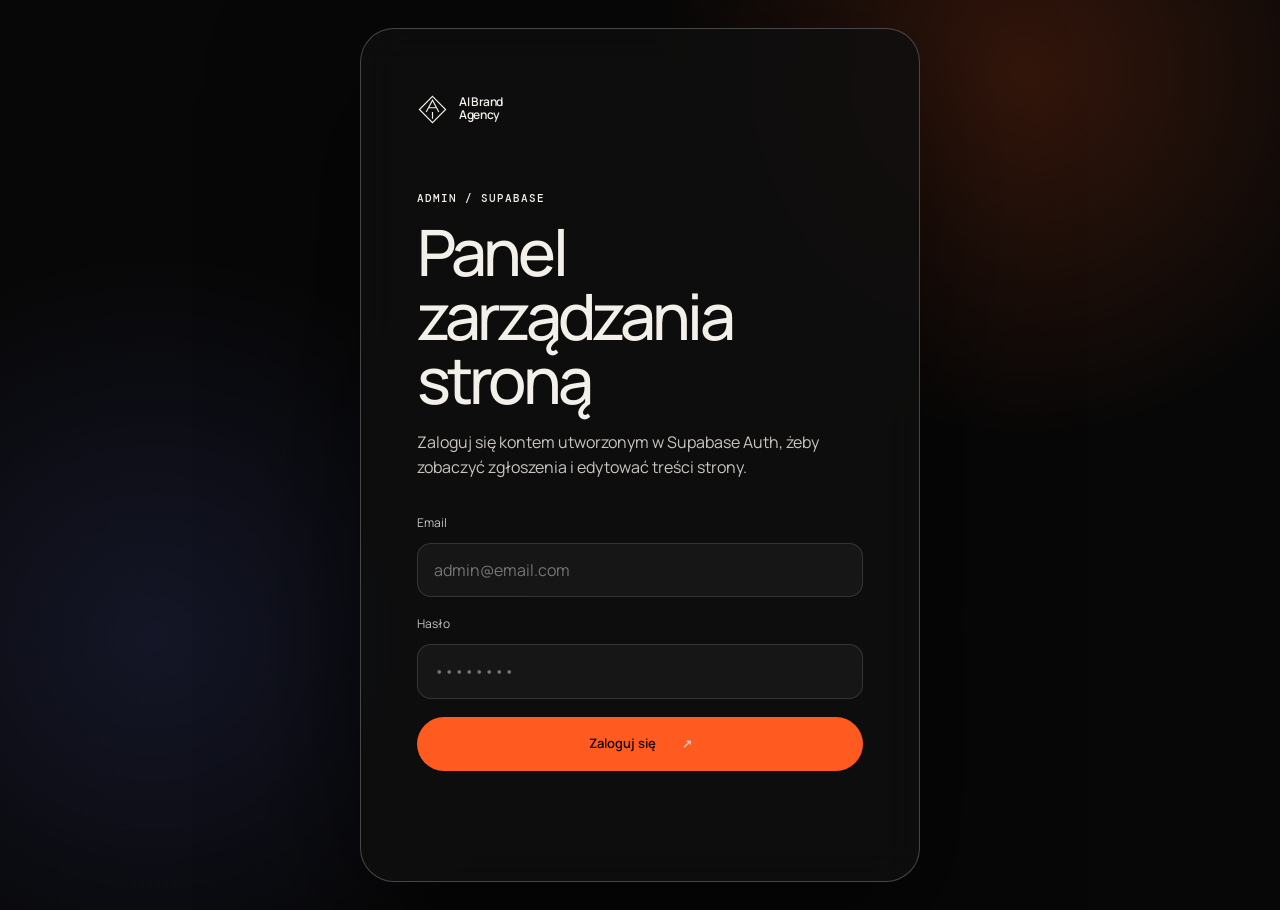
==== admin.html @ b805e42c "Add admin panel and reposition website offer" ====
<!doctype html>
<html lang="pl">
  <head>
    <meta charset="UTF-8" />
    <meta name="viewport" content="width=device-width, initial-scale=1" />
    <meta name="robots" content="noindex, nofollow" />
    <meta name="theme-color" content="#070707" />
    <title>Panel admina — AI Brand Agency</title>
    <link rel="preconnect" href="https://fonts.googleapis.com" />
    <link rel="preconnect" href="https://fonts.gstatic.com" crossorigin />
    <link href="https://fonts.googleapis.com/css2?family=DM+Mono:wght@400;500&family=Manrope:wght@400;500;600;700&display=swap" rel="stylesheet" />
    <link rel="stylesheet" href="styles.css" />
    <link rel="stylesheet" href="admin.css" />
    <script src="admin.js" defer></script>
  </head>
  <body class="admin-body">
    <main class="admin-shell">
      <section class="admin-login" data-admin-login>
        <div class="login-card">
          <a class="brand" href="index.html" aria-label="Wróć na stronę główną">
            <svg class="brand-mark" viewBox="0 0 32 32" aria-hidden="true">
              <path d="M16 2.5 29.5 16 16 29.5 2.5 16 16 2.5Z" />
              <path d="m9.5 18.5 6.5-12 6.5 12M12.2 14.2h7.6M16 18.5v7" />
            </svg>
            <span>AI Brand<br />Agency</span>
          </a>
          <p class="section-index">Admin / Supabase</p>
          <h1>Panel zarządzania stroną</h1>
          <p>Zaloguj się kontem utworzonym w Supabase Auth, żeby zobaczyć zgłoszenia i edytować treści strony.</p>

          <form class="admin-form" data-login-form>
            <label>
              <span>Email</span>
              <input type="email" name="email" autocomplete="email" required placeholder="admin@email.com" />
            </label>
            <label>
              <span>Hasło</span>
              <input type="password" name="password" autocomplete="current-password" required placeholder="••••••••" />
            </label>
            <button class="button button-accent" type="submit">Zaloguj się <span aria-hidden="true">↗</span></button>
            <p class="admin-status" role="status" data-login-status></p>
          </form>
        </div>
      </section>

      <section class="admin-dashboard" hidden data-admin-dashboard>
        <header class="admin-topbar">
          <a class="brand" href="index.html">
            <svg class="brand-mark" viewBox="0 0 32 32" aria-hidden="true"><path d="M16 2.5 29.5 16 16 29.5 2.5 16 16 2.5Z" /><path d="m9.5 18.5 6.5-12 6.5 12M12.2 14.2h7.6M16 18.5v7" /></svg>
            <span>AI Brand<br />Agency</span>
          </a>
          <div>
            <p class="section-index">Panel admina</p>
            <h1>Leady i treści strony</h1>
          </div>
          <button class="button button-light button-small" type="button" data-logout>Wyloguj</button>
        </header>

        <div class="admin-tabs" role="tablist" aria-label="Sekcje panelu">
          <button class="active" type="button" data-tab="leads">Zgłoszenia</button>
          <button type="button" data-tab="content">Treści strony</button>
          <a href="index.html" target="_blank" rel="noreferrer">Podgląd strony ↗</a>
        </div>

        <section class="admin-panel active" data-panel="leads">
          <div class="panel-heading">
            <div>
              <p class="section-index">01 / Contact requests</p>
              <h2>Zgłoszenia z formularza</h2>
            </div>
            <button class="button button-accent" type="button" data-refresh-leads>Odśwież</button>
          </div>
          <div class="leads-grid" data-leads-list></div>
        </section>

        <section class="admin-panel" data-panel="content">
          <div class="panel-heading">
            <div>
              <p class="section-index">02 / CMS</p>
              <h2>Edycja tekstów i visuali</h2>
              <p>Zmiany zapisują się w Supabase i są podczytywane przez stronę główną.</p>
            </div>
            <button class="button button-accent" type="button" data-save-content>Zapisz zmiany</button>
          </div>
          <div class="content-editor" data-content-editor></div>
          <details class="json-editor">
            <summary>Zaawansowane: pełny JSON treści</summary>
            <textarea data-content-json rows="14"></textarea>
          </details>
          <p class="admin-status" role="status" data-content-status></p>
        </section>
      </section>
    </main>
  </body>
</html>
---- styles.css ----
:root {
  --bg: #070707;
  --bg-soft: #0d0d0d;
  --surface: #121212;
  --surface-2: #181818;
  --ink: #f3f0ea;
  --muted: #aaa7a1;
  --muted-strong: #c9c5be;
  --line: rgba(255, 255, 255, 0.13);
  --line-strong: rgba(255, 255, 255, 0.24);
  --accent: #ff5a1f;
  --accent-light: #ff9b76;
  --dark-on-accent: #170704;
  --blue: #6b7cff;
  --max-width: 1440px;
  --gutter: clamp(20px, 4vw, 68px);
  --section-space: clamp(96px, 11vw, 180px);
  --radius-sm: 14px;
  --radius-md: 22px;
  --radius-lg: 34px;
  --ease: cubic-bezier(0.22, 1, 0.36, 1);
}

*,
*::before,
*::after { box-sizing: border-box; }

html { scroll-behavior: smooth; scroll-padding-top: 88px; }

body {
  margin: 0;
  color: var(--ink);
  background: var(--bg);
  font-family: "Manrope", sans-serif;
  font-size: 16px;
  line-height: 1.55;
  overflow-x: clip;
  text-rendering: optimizeLegibility;
}

body.nav-lock { overflow: hidden; }

button,
input,
textarea { font: inherit; }

a { color: inherit; text-decoration: none; }

button,
a { -webkit-tap-highlight-color: transparent; }

button { cursor: pointer; }

:focus-visible { outline: 2px solid var(--accent-light); outline-offset: 4px; }

::selection { color: var(--dark-on-accent); background: var(--accent); }

.skip-link {
  position: fixed;
  top: 12px;
  left: 12px;
  z-index: 100;
  padding: 10px 16px;
  color: #111;
  background: #fff;
  transform: translateY(-160%);
  transition: transform 180ms ease;
}

.skip-link:focus { transform: translateY(0); }

.container { width: min(100%, var(--max-width)); margin: 0 auto; padding-inline: var(--gutter); }

.section { position: relative; padding-block: var(--section-space); }

.section-index,
.eyebrow,
.card-kicker,
.stage-label,
.visual-card > span,
.mockup-top,
.video-note,
.industry-center i {
  font-family: "DM Mono", monospace;
  font-size: 11px;
  font-weight: 500;
  line-height: 1.4;
  letter-spacing: 0.09em;
  text-transform: uppercase;
}

h1,
h2,
h3,
p { margin-top: 0; }

h1,
h2,
h3 { letter-spacing: -0.055em; }

h2 {
  margin-bottom: 0;
  font-size: clamp(38px, 4.9vw, 78px);
  font-weight: 500;
  line-height: 1.02;
}

h2 span,
h2 em { color: var(--muted); font-style: normal; font-weight: 400; }

.site-header {
  position: fixed;
  inset: 0 0 auto;
  z-index: 50;
  border-bottom: 1px solid transparent;
  transition: background 240ms ease, border-color 240ms ease;
}

.site-header.scrolled,
.site-header.menu-open {
  background: rgba(7, 7, 7, 0.86);
  border-color: var(--line);
  backdrop-filter: blur(18px);
}

.header-inner { display: flex; align-items: center; justify-content: space-between; min-height: 82px; gap: 24px; }

.brand { display: inline-flex; align-items: center; gap: 11px; min-height: 48px; font-size: 12px; font-weight: 600; line-height: 1.05; letter-spacing: -0.03em; }

.brand-mark { width: 31px; height: 31px; fill: none; stroke: currentColor; stroke-width: 1.2; }

.desktop-nav { display: flex; align-items: center; gap: clamp(18px, 2.5vw, 38px); }

.desktop-nav a { position: relative; min-height: 44px; display: grid; place-items: center; color: var(--muted-strong); font-size: 13px; transition: color 180ms ease; }

.desktop-nav a::after { content: ""; position: absolute; bottom: 7px; left: 50%; width: 4px; height: 4px; border-radius: 50%; background: var(--accent); opacity: 0; transform: translate(-50%, 3px); transition: opacity 180ms ease, transform 180ms ease; }

.desktop-nav a:hover,
.desktop-nav a.active { color: var(--ink); }

.desktop-nav a.active::after { opacity: 1; transform: translate(-50%, 0); }

.button {
  display: inline-flex;
  align-items: center;
  justify-content: center;
  gap: 26px;
  min-height: 54px;
  padding: 0 22px;
  border: 1px solid transparent;
  border-radius: 100px;
  font-size: 13px;
  font-weight: 600;
  line-height: 1;
  transition: background 220ms ease, color 220ms ease, border-color 220ms ease, transform 220ms var(--ease);
}

.button:hover { transform: translateY(-2px); }
.button:active { transform: translateY(0); }
.button-small { min-height: 45px; padding-inline: 18px 10px; gap: 15px; }
.button-arrow { width: 28px; height: 28px; display: grid; place-items: center; color: #fff; background: #111; border-radius: 50%; }
.button-light { color: #111; background: var(--ink); }
.button-light:hover { background: #fff; }
.button-accent { color: var(--dark-on-accent); background: var(--accent); }
.button-accent:hover { background: #ff7240; }
.button-accent span { font-size: 18px; }

.menu-toggle { display: none; width: 48px; height: 48px; border: 1px solid var(--line); border-radius: 50%; background: transparent; }
.menu-toggle span { display: block; width: 18px; height: 1px; margin: 5px auto; background: currentColor; transition: transform 220ms ease; }
.menu-open .menu-toggle span:first-child { transform: translateY(3px) rotate(45deg); }
.menu-open .menu-toggle span:last-child { transform: translateY(-3px) rotate(-45deg); }

.mobile-nav { display: none; }

.hero { position: relative; min-height: 100svh; padding: 152px 0 46px; isolation: isolate; overflow: hidden; }

.hero::after { content: ""; position: absolute; inset: auto 0 0; z-index: -1; height: 220px; background: linear-gradient(transparent, var(--bg)); }

.hero-grid { position: absolute; inset: 0; z-index: -3; opacity: 0.4; background-image: linear-gradient(var(--line) 1px, transparent 1px), linear-gradient(90deg, var(--line) 1px, transparent 1px); background-size: 12.5vw 100%, 100% 100%; mask-image: linear-gradient(to bottom, black, transparent 90%); }

.hero-glow { position: absolute; z-index: -2; width: 48vw; aspect-ratio: 1; border-radius: 50%; filter: blur(110px); opacity: 0.16; }
.hero-glow-one { top: 8%; right: -15%; background: var(--accent); }
.hero-glow-two { bottom: -25%; left: 20%; background: var(--blue); }

.hero-content { display: grid; grid-template-columns: minmax(0, 1.05fr) minmax(430px, 0.95fr); gap: clamp(40px, 6vw, 100px); align-items: start; }

.hero-copy { padding-top: 16px; }
.eyebrow { display: flex; align-items: center; gap: 10px; margin-bottom: 42px; color: var(--muted-strong); }
.eyebrow span { width: 6px; height: 6px; background: var(--accent); border-radius: 50%; box-shadow: 0 0 16px var(--accent); }

.hero h1 { max-width: 980px; margin: 0 0 42px; font-size: clamp(48px, 5.45vw, 88px); font-weight: 500; line-height: 0.96; }
.hero h1 em { color: var(--accent); font-family: Georgia, serif; font-weight: 400; letter-spacing: -0.07em; }

.hero-bottom { display: grid; grid-template-columns: minmax(220px, 0.76fr) 1fr; gap: 28px; align-items: end; }
.hero-bottom > p { max-width: 465px; margin: 0; color: var(--muted-strong); font-size: clamp(15px, 1.1vw, 17px); }
.hero-actions { display: flex; flex-direction: column; align-items: flex-start; gap: 16px; }

.text-link { display: inline-flex; align-items: center; gap: 16px; min-height: 44px; font-size: 13px; border-bottom: 1px solid var(--line-strong); transition: color 180ms ease, border-color 180ms ease; }
.text-link:hover { color: var(--accent-light); border-color: var(--accent); }

.hero-stage { position: relative; min-height: 645px; margin-top: -28px; border: 1px solid var(--line); border-radius: 120px 20px 120px 20px; background: linear-gradient(145deg, rgba(255,255,255,.055), rgba(255,255,255,.01)); overflow: hidden; box-shadow: inset 0 0 90px rgba(255,255,255,.025), 0 35px 120px rgba(0,0,0,.55); }
.stage-label { position: absolute; top: 30px; left: 34px; z-index: 4; display: flex; align-items: center; gap: 10px; color: var(--muted); }
.stage-label span { color: var(--ink); }
.stage-media { position: absolute; inset: 0; perspective: 1100px; background: radial-gradient(circle at 50% 42%, rgba(255, 91, 31, .16), transparent 35%), linear-gradient(145deg, #090909, #121212 60%, #080808); }
.stage-media::after { content: ""; position: absolute; inset: 0; pointer-events: none; opacity: 0.12; background-image: url("data:image/svg+xml,%3Csvg viewBox='0 0 140 140' xmlns='http://www.w3.org/2000/svg'%3E%3Cfilter id='n'%3E%3CfeTurbulence type='fractalNoise' baseFrequency='.9' numOctaves='3' stitchTiles='stitch'/%3E%3C/filter%3E%3Crect width='100%25' height='100%25' filter='url(%23n)' opacity='.4'/%3E%3C/svg%3E"); mix-blend-mode: soft-light; }

.chrome-object { position: absolute; top: 82px; left: 22%; width: 58%; aspect-ratio: 1; filter: drop-shadow(0 26px 30px rgba(0,0,0,.6)); animation: hover-object 7s var(--ease) infinite alternate; }
.chrome-core { position: absolute; inset: 19%; border-radius: 42% 58% 65% 35% / 38% 36% 64% 62%; background: radial-gradient(circle at 32% 22%, #fff 0 3%, #928b85 5%, #1d1d1e 17%, #050505 33%, #92877e 48%, #ff7649 51%, #161617 57%, #767581 70%, #050505 82%); box-shadow: inset 15px 15px 30px rgba(255,255,255,.25), inset -24px -24px 38px rgba(0,0,0,.8); transform: rotate(-18deg); }
.chrome-ring { position: absolute; inset: 13%; border: 24px solid rgba(255,255,255,.2); border-top-color: #fff; border-right-color: #382b2b; border-bottom-color: #ff6936; border-radius: 48% 52% 38% 62% / 58% 35% 65% 42%; mix-blend-mode: screen; transform: rotate(24deg); }
.chrome-ring-b { inset: 8% 24%; border-width: 10px; opacity: .42; filter: blur(1px); transform: rotate(73deg); }

@keyframes hover-object { to { transform: translate3d(0, -14px, 0) rotate(3deg); } }

.site-mockup { position: absolute; z-index: 3; overflow: hidden; border: 1px solid rgba(255,255,255,.26); background: #ece8e0; box-shadow: 0 26px 65px rgba(0,0,0,.65); }
.desktop-mockup { top: 235px; left: 5%; width: 70%; aspect-ratio: 1.45; border-radius: 9px; transform: rotateY(9deg) rotateX(3deg) rotate(-3deg); }
.mockup-top { height: 23px; display: flex; align-items: center; gap: 5px; padding-inline: 9px; color: #777; background: #dedbd5; }
.mockup-top span { width: 5px; height: 5px; background: #aaa; border-radius: 50%; }
.mockup-top b { margin-left: auto; font-size: 5px; font-weight: 500; }
.mockup-page { position: relative; height: calc(100% - 23px); padding: 17px; color: #151515; background: #e9e5dd; }
.mockup-nav { display: flex; align-items: center; gap: 10px; font-size: 5px; }
.mockup-nav b { margin-right: auto; font-size: 7px; }
.mockup-nav i { width: 22px; height: 2px; background: #aaa; }
.mockup-title { position: relative; z-index: 2; margin-top: 23px; font-size: clamp(24px, 3.1vw, 49px); line-height: .82; letter-spacing: -.09em; }
.mockup-visual { position: absolute; right: 0; bottom: 0; width: 53%; height: 72%; background: linear-gradient(135deg, transparent 0 16%, #3f322d 16% 17%, transparent 17%), radial-gradient(ellipse at 55% 55%, #f7bba6 0 4%, #b64b2d 5% 17%, #241b1a 18% 25%, #050505 26% 42%, transparent 43%), linear-gradient(145deg, #aa5b44, #1d1919 58%, #040404); clip-path: polygon(20% 0,100% 0,100% 100%,0 100%); }
.mockup-visual span { position: absolute; right: 9px; bottom: 8px; color: #fff; font-size: 5px; letter-spacing: .1em; }

.mobile-mockup { right: 4%; bottom: 34px; width: 31%; aspect-ratio: .52; border-radius: 24px; transform: rotateY(-10deg) rotate(4deg); }
.mobile-island { position: absolute; z-index: 2; top: 7px; left: 50%; width: 36%; height: 10px; border-radius: 10px; background: #060606; transform: translateX(-50%); }
.mobile-page { height: 100%; padding: 28px 11px 12px; color: #111; background: #eeeae4; }
.mobile-page b { font-family: "DM Mono"; font-size: 6px; }
.mobile-art { width: 100%; aspect-ratio: .83; margin: 10px 0 13px; background: radial-gradient(circle at 40% 38%, #ff875f 0 4%, #742911 5% 18%, transparent 19%), linear-gradient(150deg, #201615, #d65b34 50%, #111); border-radius: 55% 45% 8px 8px; }
.mobile-page strong { display: block; font-size: 12px; line-height: 1.03; letter-spacing: -.05em; }
.mobile-page > span { display: block; margin-top: 12px; font-family: "DM Mono"; font-size: 4px; text-transform: uppercase; }

.micro-card { position: absolute; z-index: 5; border: 1px solid var(--line-strong); color: var(--ink); background: rgba(10,10,10,.82); backdrop-filter: blur(14px); box-shadow: 0 18px 40px rgba(0,0,0,.42); }
.micro-card-top { top: 107px; right: 6%; display: flex; align-items: center; gap: 8px; padding: 11px 14px; border-radius: 100px; font-family: "DM Mono"; font-size: 7px; letter-spacing: .05em; text-transform: uppercase; }
.status-dot { width: 6px; height: 6px; border-radius: 50%; background: #8cff8c; box-shadow: 0 0 12px #8cff8c; }
.micro-card-bottom { left: 7%; bottom: 42px; display: flex; align-items: center; gap: 12px; padding: 10px 14px 10px 10px; border-radius: 12px; }
.micro-card-bottom > span { width: 27px; height: 27px; display: grid; place-items: center; color: #111; background: var(--ink); border-radius: 50%; font-size: 12px; }
.micro-card-bottom b { font-size: 8px; line-height: 1.2; letter-spacing: -.02em; }
.video-note { position: absolute; z-index: 5; left: 34px; right: 34px; bottom: 17px; display: grid; grid-template-columns: auto 1fr auto; align-items: center; gap: 12px; color: var(--muted); }
.video-note b { color: var(--ink); font-weight: 500; }
.play-icon { width: 29px; height: 29px; border: 1px solid var(--line-strong); border-radius: 50%; }
.play-icon::after { content: ""; display: block; margin: 9px 0 0 11px; border-left: 7px solid var(--ink); border-top: 5px solid transparent; border-bottom: 5px solid transparent; }

.hero-proof { grid-column: 1 / -1; display: grid; grid-template-columns: repeat(4, 1fr); margin: 44px 0 0; padding: 0; list-style: none; border-top: 1px solid var(--line); }
.hero-proof li { display: flex; align-items: center; gap: 14px; min-height: 74px; color: var(--muted-strong); font-size: 12px; border-right: 1px solid var(--line); }
.hero-proof li:last-child { border-right: 0; }
.hero-proof span { color: var(--accent); font-family: "DM Mono"; font-size: 10px; }

.section-heading { display: grid; grid-template-columns: 1fr 3fr; gap: 30px; margin-bottom: clamp(52px, 7vw, 100px); }
.section-heading .section-index { padding-top: 13px; color: var(--muted); }
.section-heading > div { display: grid; grid-template-columns: 2fr 1fr; gap: 48px; align-items: end; }
.section-heading p:last-child { max-width: 390px; margin: 0 0 5px; color: var(--muted-strong); }

.services { background: var(--bg-soft); }
.service-grid { display: grid; grid-template-columns: 1.35fr .65fr .65fr; grid-template-rows: auto auto; gap: 12px; }
.service-card { position: relative; min-height: 380px; display: flex; flex-direction: column; padding: 22px; border: 1px solid var(--line); border-radius: var(--radius-sm); background: #101010; overflow: hidden; transition: border-color 220ms ease, background 220ms ease, transform 260ms var(--ease); }
.service-card::before,
.benefit-card::before,
.visual-card::before {
  content: "";
  position: absolute;
  inset: 0;
  pointer-events: none;
  opacity: 0;
  background: radial-gradient(280px circle at var(--mx, 50%) var(--my, 50%), rgba(255, 90, 31, .18), transparent 42%);
  transition: opacity 220ms ease;
}
.service-card:hover::before,
.benefit-card:hover::before,
.visual-card:hover::before { opacity: 1; }
.service-card:hover { border-color: var(--line-strong); background: #141414; }
.service-featured { grid-row: 1 / 3; min-height: 772px; padding: 0; background: var(--ink); color: #111; }
.card-number { position: absolute; top: 18px; left: 18px; z-index: 3; width: 29px; height: 29px; display: grid; place-items: center; border: 1px solid currentColor; border-radius: 50%; font-family: "DM Mono"; font-size: 8px; opacity: .7; }
.service-preview { flex: 1; display: grid; place-items: center; min-height: 460px; background: radial-gradient(circle at 65% 35%, rgba(255,90,31,.22), transparent 30%), #dcd8d0; overflow: hidden; }
.preview-browser { width: 80%; aspect-ratio: 1.18; border: 1px solid #888; border-radius: 8px; background: #090909; box-shadow: 0 35px 75px rgba(0,0,0,.35); transform: rotate(-4deg); }
.preview-bar { height: 22px; display: flex; align-items: center; gap: 4px; padding: 0 8px; background: #242424; }
.preview-bar span { width: 5px; height: 5px; border-radius: 50%; background: #777; }
.preview-site { position: relative; height: calc(100% - 22px); padding: 12%; color: var(--ink); overflow: hidden; background: linear-gradient(145deg, #0b0b0b, #151515); }
.preview-site::after { content: ""; position: absolute; width: 57%; aspect-ratio: 1; right: -5%; bottom: -11%; background: radial-gradient(circle at 35% 30%, #ffb28f, #ff5a1f 9%, #37140a 28%, #080808 55%, #b74e2c 72%, #070707 75%); border-radius: 46% 54% 60% 40%; transform: rotate(20deg); }
.preview-site small { font-family: "DM Mono"; font-size: 6px; }
.preview-site strong { position: relative; z-index: 2; display: block; margin-top: 20%; font-size: clamp(22px, 3.4vw, 54px); line-height: .92; letter-spacing: -.07em; }
.preview-site i { position: absolute; left: 12%; bottom: 11%; width: 24%; height: 3px; background: var(--accent); }
.service-copy { position: relative; z-index: 2; margin-top: auto; }
.service-featured .service-copy { padding: 30px; min-height: 255px; }
.service-copy h3 { margin: 0 0 13px; font-size: clamp(25px, 2.3vw, 38px); font-weight: 500; line-height: 1.05; }
.service-copy p { max-width: 530px; margin-bottom: 0; color: var(--muted); font-size: 14px; }
.service-featured .service-copy p { color: #57544f; }
.card-kicker { margin-bottom: 13px !important; color: #777 !important; }
.circle-link { position: absolute; right: 0; bottom: 0; width: 50px; height: 50px; display: grid; place-items: center; border-radius: 50%; color: var(--ink); background: #111; font-size: 20px; transition: transform 220ms var(--ease), background 220ms ease; }
.circle-link:hover { transform: rotate(45deg); background: var(--accent); }
.service-card:not(.service-featured) .service-copy { padding-top: 18px; }
.service-card:not(.service-featured) .service-copy h3 { font-size: 25px; }
.mini-visual { flex: 1; min-height: 210px; margin: -22px -22px 10px; position: relative; overflow: hidden; }
.landing-visual { display: flex; align-items: end; padding: 20px; background: linear-gradient(145deg, #173bff, #070b39); }
.landing-visual::before { content: ""; position: absolute; width: 180px; aspect-ratio: 1; top: -30px; right: -40px; border: 1px solid rgba(255,255,255,.55); border-radius: 50%; box-shadow: -28px 28px 0 -1px #173bff, -28px 28px 0 0 rgba(255,255,255,.35), -56px 56px 0 -1px #173bff, -56px 56px 0 0 rgba(255,255,255,.2); }
.landing-visual span { position: relative; z-index: 2; font-size: 35px; line-height: .8; letter-spacing: -.08em; }
.landing-visual i { position: absolute; right: 20px; bottom: 25px; width: 7px; height: 7px; background: #fff; border-radius: 50%; box-shadow: 0 0 15px #fff; }
.ai-visual { background: radial-gradient(circle at 50% 40%, #ffb18f, #ff5a1f 12%, #381107 30%, transparent 31%), linear-gradient(135deg, #151515, #060606); }
.ai-visual div { position: absolute; inset: 16% 24%; border: 1px solid rgba(255,255,255,.5); border-radius: 38% 62% 40% 60%; transform: rotate(35deg); box-shadow: inset 0 0 25px rgba(255,255,255,.2), 0 0 40px rgba(255,90,31,.22); }
.ai-visual span { position: absolute; right: 18px; bottom: 15px; font-family: "DM Mono"; font-size: 8px; letter-spacing: .15em; }
.content-visual { display: flex; align-items: center; justify-content: center; gap: 0; background: #dedad3; }
.content-visual span { display: grid; place-items: center; width: 31%; aspect-ratio: 1; color: #111; border: 1px solid #999; border-radius: 50%; font-size: 42px; mix-blend-mode: multiply; }
.content-visual span + span { margin-left: -7%; }

.problem-section { background: var(--ink); color: #111; }
.problem-intro { display: grid; grid-template-columns: 1fr 2fr 1fr; gap: 40px; align-items: end; margin-bottom: clamp(60px, 9vw, 130px); }
.problem-intro .section-index { align-self: start; color: #777; }
.problem-intro p:last-child { margin: 0; color: #5c5954; }
.problem-list { border-top: 1px solid #aaa6a0; }
.problem-row { display: grid; grid-template-columns: .7fr 3fr auto; align-items: center; min-height: 118px; border-bottom: 1px solid #aaa6a0; }
.problem-row span { font-family: "DM Mono"; font-size: 11px; color: #777; }
.problem-row h3 { margin: 0; font-size: clamp(23px, 2.55vw, 42px); font-weight: 500; line-height: 1.04; }
.problem-row i { width: 46px; height: 46px; display: grid; place-items: center; border: 1px solid #aaa6a0; border-radius: 50%; font-style: normal; transition: background 200ms ease, color 200ms ease, transform 200ms var(--ease); }
.problem-row:hover i { color: #fff; background: var(--accent); border-color: var(--accent); transform: rotate(45deg); }

.website-focus { background: #090909; overflow: hidden; }
.focus-heading { display: grid; grid-template-columns: 1fr 2fr 1fr; gap: 40px; align-items: end; margin-bottom: 90px; }
.focus-heading .section-index { align-self: start; color: var(--muted); }
.focus-heading p:last-child { margin: 0; color: var(--muted-strong); }
.focus-stage { position: relative; min-height: 680px; display: grid; grid-template-columns: 1fr 2.4fr 1fr; gap: 12px; align-items: center; }
.focus-stage::before { content: ""; position: absolute; inset: 10% 20%; background: var(--accent); opacity: .15; filter: blur(100px); }
.feature-stack { position: relative; z-index: 3; display: grid; gap: 8px; }
.feature-stack-left { transform: translateX(18px); }
.feature-stack-right { transform: translateX(-18px); }
.feature-chip { display: flex; align-items: center; gap: 12px; min-height: 60px; padding: 12px 15px; border: 1px solid var(--line-strong); border-radius: 10px; color: var(--muted-strong); background: rgba(16,16,16,.88); backdrop-filter: blur(12px); font-size: 12px; box-shadow: 0 14px 35px rgba(0,0,0,.3); }
.feature-chip:nth-child(even) { transform: translateX(12px); }
.feature-chip span { color: var(--accent); font-family: "DM Mono"; font-size: 8px; }
.focus-screen { position: relative; z-index: 2; aspect-ratio: 1.42; border: 1px solid var(--line-strong); border-radius: 15px; overflow: hidden; color: #111; background: #e8e5df; box-shadow: 0 55px 90px rgba(0,0,0,.5); transform: perspective(1100px) rotateX(4deg); }
.screen-toolbar { height: 12%; display: flex; align-items: center; gap: 18px; padding: 0 5%; font-size: clamp(6px, .55vw, 9px); }
.screen-toolbar b { margin-right: auto; }
.screen-copy { position: absolute; z-index: 2; top: 23%; left: 6%; }
.screen-copy small { font-family: "DM Mono"; font-size: 7px; }
.screen-copy strong { display: block; margin: 20px 0; font-size: clamp(32px, 4vw, 65px); line-height: .85; letter-spacing: -.08em; }
.screen-copy button { min-height: 34px; padding: 0 14px; border: 0; border-radius: 30px; color: #fff; background: #111; font-size: 8px; }
.screen-orb { position: absolute; right: -2%; bottom: -22%; width: 60%; aspect-ratio: 1; border-radius: 44% 56% 65% 35%; background: radial-gradient(circle at 37% 27%, #ffe3d8 0 3%, #ff7a49 8%, #5d1b09 25%, #060606 47%, #fa6734 63%, #3c170b 68%, #080808 73%); transform: rotate(-18deg); box-shadow: inset 20px 20px 45px rgba(255,255,255,.2); }
.screen-stat { position: absolute; z-index: 3; right: 5%; top: 17%; padding: 12px; border: 1px solid rgba(0,0,0,.25); border-radius: 8px; background: rgba(255,255,255,.44); backdrop-filter: blur(8px); }
.screen-stat b { display: block; font-size: 22px; line-height: 1; }
.screen-stat span { display: block; margin-top: 7px; font-size: 6px; text-transform: uppercase; }

.industries { background: var(--bg-soft); }
.industry-board { display: grid; grid-template-columns: .72fr 1.28fr; min-height: 570px; border: 1px solid var(--line); border-radius: var(--radius-md); overflow: hidden; background: #101010; }
.industry-center { position: relative; display: grid; place-items: center; border-right: 1px solid var(--line); background: radial-gradient(circle at 48% 45%, rgba(255,90,31,.32), transparent 18%), linear-gradient(145deg, #111, #050505); overflow: hidden; }
.industry-center::before { content: ""; width: 48%; aspect-ratio: 1; border: 1px solid rgba(255,255,255,.35); border-radius: 45% 55% 65% 35%; box-shadow: inset 0 0 44px rgba(255,255,255,.14), 0 0 55px rgba(255,90,31,.16); transform: rotate(33deg); }
.industry-center span,
.industry-center b { position: absolute; font-size: clamp(70px, 10vw, 160px); line-height: .75; letter-spacing: -.12em; mix-blend-mode: difference; }
.industry-center span { left: 12%; top: 16%; }
.industry-center b { right: 9%; bottom: 16%; font-weight: 500; }
.industry-center i { position: absolute; left: 22px; bottom: 18px; color: var(--muted); font-style: normal; }
.industry-list { display: grid; grid-template-columns: repeat(2, 1fr); align-content: center; padding: 34px; }
.industry-list span { min-height: 78px; display: flex; align-items: center; justify-content: space-between; padding: 0 20px; border-bottom: 1px solid var(--line); color: var(--muted-strong); transition: color 180ms ease, padding 220ms var(--ease); }
.industry-list span::after { content: "↗"; color: var(--accent); }
.industry-list span:hover { padding-left: 28px; color: var(--ink); }

.visual-section { background: var(--ink); color: #111; }
.visual-heading { display: grid; grid-template-columns: 1fr 3fr; gap: 30px; margin-bottom: 62px; }
.visual-heading .section-index { color: #777; }
.visual-heading h2 { grid-column: 2; }
.visual-heading > p:last-child { grid-column: 2; margin: 0; font-family: Georgia, serif; font-size: clamp(42px, 6vw, 94px); font-style: italic; line-height: 1; letter-spacing: -.06em; color: var(--accent); }
.visual-grid { display: grid; grid-template-columns: 1.25fr .75fr 1fr; gap: 12px; }
.visual-card { position: relative; margin: 0; border-radius: 18px; }
.visual-card:nth-child(1) { grid-row: span 2; }
.visual-card:nth-child(4) { grid-column: 2; }
.visual-card:nth-child(5) { grid-column: 3; grid-row: 1 / 3; }
.visual-art { position: relative; aspect-ratio: 1.02; margin-bottom: 15px; overflow: hidden; background: #ccc; }
.visual-product .visual-art { aspect-ratio: .75; }
.visual-hero .visual-art { aspect-ratio: .71; }
.visual-card > span { color: #777; }
.visual-card h3 { margin: 6px 0 0; font-size: 18px; font-weight: 500; letter-spacing: -.03em; }
.visual-card p { max-width: 360px; margin: 10px 0 0; color: #5c5954; font-size: 13px; }
.visual-art.has-custom-image { background-size: cover; background-position: center; }
.visual-art.has-custom-image > * { opacity: 0; }
.art-product { background: linear-gradient(145deg, #171717, #55342a 55%, #080808); }
.art-product::before { content: "SERUM / 01"; position: absolute; top: 20px; left: 20px; color: #fff; font-family: "DM Mono"; font-size: 8px; letter-spacing: .16em; }
.product-bottle { position: absolute; left: 50%; top: 47%; width: 37%; height: 54%; border-radius: 35% 35% 12% 12%; background: linear-gradient(90deg, #111, #f0d4c4 28%, #7f4c3a 47%, #151515 80%); transform: translate(-50%, -50%) rotate(8deg); box-shadow: 0 35px 55px rgba(0,0,0,.5); }
.product-bottle::before { content: ""; position: absolute; width: 48%; height: 18%; left: 26%; top: -14%; background: linear-gradient(90deg,#111,#c7a08e,#111); }
.product-bottle::after { content: "A / B"; position: absolute; inset: 30% 14%; display: grid; place-items: center; border: 1px solid rgba(255,255,255,.38); color: #fff; font-size: 18px; }
.art-beauty { background: radial-gradient(circle at 63% 21%, #fff1e7 0 2%, #d79b7c 3% 12%, transparent 13%), linear-gradient(135deg, #e1b094, #8b4732 55%, #22110e); }
.beauty-profile { position: absolute; right: 9%; bottom: -15%; width: 70%; height: 106%; border-radius: 54% 46% 42% 58% / 31% 34% 66% 69%; background: radial-gradient(circle at 56% 34%, #2c1410 0 2%, transparent 3%), radial-gradient(circle at 68% 41%, #bc7960 0 3%, transparent 4%), linear-gradient(110deg, #eac0a8, #a85a42 54%, #3b1a14 55%); transform: rotate(-9deg); filter: drop-shadow(-15px 20px 22px rgba(0,0,0,.28)); }
.art-interior { background: linear-gradient(135deg, #e4ded1 0 60%, #bea986 60%); }
.interior-window { position: absolute; top: 12%; left: 11%; width: 56%; height: 52%; border: 8px solid #302c29; background: linear-gradient(160deg, #97a8b3, #eee0c9 58%, #5f7467); box-shadow: 12px 14px 0 #d1c4ae; }
.interior-chair { position: absolute; bottom: 10%; right: 8%; width: 47%; height: 36%; border-radius: 50% 50% 10% 10%; background: #5a3429; box-shadow: 0 18px 25px rgba(0,0,0,.18); }
.interior-chair::after { content: ""; position: absolute; left: 10%; right: 10%; bottom: -28%; height: 30%; border-left: 5px solid #222; border-right: 5px solid #222; }
.art-food { background: radial-gradient(circle at 50% 50%, #321207 0 10%, #e65e27 11% 18%, #f6c87f 19% 29%, #d44418 30% 34%, #e1d5bf 35% 47%, #7e756a 48% 50%, transparent 51%), linear-gradient(145deg, #344036, #111811); }
.food-plate { position: absolute; inset: 13%; border: 1px solid rgba(255,255,255,.33); border-radius: 50%; box-shadow: 0 25px 40px rgba(0,0,0,.35); }
.art-hero { background: linear-gradient(160deg, #08143e, #0d0a18 55%, #451b12); }
.hero-shape-a,
.hero-shape-b { position: absolute; border-radius: 43% 57% 58% 42%; box-shadow: inset 14px 15px 28px rgba(255,255,255,.25), 0 25px 45px rgba(0,0,0,.45); }
.hero-shape-a { width: 63%; aspect-ratio: 1; top: 13%; left: 8%; background: radial-gradient(circle at 30% 25%, #fff, #6b7cff 7%, #121a64 31%, #02020a 61%, #ff5a1f 79%, #080808 82%); transform: rotate(-28deg); }
.hero-shape-b { width: 46%; aspect-ratio: .72; right: 3%; bottom: 4%; background: linear-gradient(135deg, #fff0, #ff6f3b, #090909 53%, #5a71ff); transform: rotate(38deg); }
.art-hero::after { content: "DIGITAL / FORM"; position: absolute; left: 18px; bottom: 17px; color: #fff; font-family: "DM Mono"; font-size: 8px; letter-spacing: .15em; }
.visual-note { max-width: 700px; margin: 70px 0 0 auto; color: #5b5853; font-size: clamp(18px, 2vw, 28px); line-height: 1.35; letter-spacing: -.03em; }

.process { background: #0a0a0a; }
.process-heading { display: grid; grid-template-columns: 1fr 2fr 1fr; gap: 40px; align-items: end; margin-bottom: 88px; }
.process-heading .section-index { align-self: start; color: var(--muted); }
.process-heading p:last-child { margin: 0; color: var(--muted); }
.timeline { margin: 0; padding: 0; list-style: none; border-top: 1px solid var(--line-strong); }
.timeline li { display: grid; grid-template-columns: 1fr 3fr; min-height: 128px; padding: 25px 0; border-bottom: 1px solid var(--line-strong); transition: background 200ms ease, padding 220ms var(--ease); }
.timeline li:hover { padding-inline: 18px; background: rgba(255,255,255,.025); }
.timeline > li > span { color: var(--accent); font-family: "DM Mono"; font-size: 10px; }
.timeline div { display: grid; grid-template-columns: 1.2fr .8fr; gap: 35px; align-items: start; }
.timeline h3 { margin: 0; font-size: clamp(22px, 2.3vw, 36px); font-weight: 500; line-height: 1.05; }
.timeline p { max-width: 370px; margin: 0; color: var(--muted); }

.benefits { background: #131313; }
.benefits-top { display: grid; grid-template-columns: 1fr 3fr; gap: 30px; margin-bottom: 65px; }
.benefits-top .section-index { color: var(--muted); }
.benefit-grid { display: grid; grid-template-columns: repeat(4, 1fr); border-top: 1px solid var(--line); border-left: 1px solid var(--line); }
.benefit-card { position: relative; min-height: 430px; display: flex; flex-direction: column; padding: 22px; border-right: 1px solid var(--line); border-bottom: 1px solid var(--line); overflow: hidden; transition: background 220ms ease, transform 260ms var(--ease); }
.benefit-card:hover { background: #181818; }
.benefit-card > span { font-family: "DM Mono"; font-size: 9px; color: var(--muted); }
.benefit-icon { position: relative; width: 150px; height: 150px; margin: 45px auto auto; }
.benefit-card h3 { margin: 45px 0 12px; font-size: 24px; font-weight: 500; line-height: 1.05; }
.benefit-card p { margin: 0; color: var(--muted); font-size: 13px; }
.icon-target { border: 1px solid #777; border-radius: 50%; box-shadow: inset 0 0 0 30px #131313, inset 0 0 0 31px #555, inset 0 0 0 57px #131313, inset 0 0 0 58px #777; }
.icon-target::after { content: ""; position: absolute; width: 13px; height: 13px; top: 50%; left: 50%; background: var(--accent); border-radius: 50%; transform: translate(-50%,-50%); box-shadow: 0 0 24px var(--accent); }
.icon-spark::before,
.icon-spark::after { content: ""; position: absolute; inset: 14%; background: linear-gradient(135deg, #eee, #555 42%, #ff5a1f 55%, #111 75%); clip-path: polygon(50% 0,61% 39%,100% 50%,61% 61%,50% 100%,39% 61%,0 50%,39% 39%); }
.icon-spark::after { inset: 34%; filter: blur(8px); background: var(--accent); }
.icon-route { background: linear-gradient(90deg,transparent 49%,#777 50% 51%,transparent 52%); }
.icon-route::before,
.icon-route::after { content: ""; position: absolute; left: 50%; width: 50px; height: 50px; border: 1px solid #777; border-radius: 50%; transform: translateX(-50%); }
.icon-route::before { top: 0; }
.icon-route::after { bottom: 0; background: radial-gradient(circle, var(--accent) 0 13%, transparent 14%); }
.icon-orbit { border: 1px solid #666; border-radius: 50%; transform: rotate(32deg) scaleY(.42); }
.icon-orbit::before { content: ""; position: absolute; inset: -18px 19px; border: 1px solid #888; border-radius: 50%; }
.icon-orbit::after { content: ""; position: absolute; width: 25px; height: 25px; right: -9px; top: 40%; background: var(--accent); border-radius: 50%; box-shadow: 0 0 25px var(--accent); }

.faq { background: var(--ink); color: #111; }
.faq-layout { display: grid; grid-template-columns: .8fr 1.2fr; gap: clamp(60px, 10vw, 150px); }
.faq-heading { position: sticky; top: 130px; align-self: start; }
.faq-heading .section-index { color: #777; }
.faq-heading h2 { margin: 30px 0; }
.faq-heading > p:not(.section-index) { max-width: 330px; color: #68645f; }
.faq-heading .text-link { margin-top: 20px; border-color: #888; }
.accordion { border-top: 1px solid #aaa6a0; }
.accordion details { border-bottom: 1px solid #aaa6a0; }
.accordion summary { position: relative; min-height: 98px; display: grid; grid-template-columns: 50px 1fr 42px; align-items: center; gap: 16px; cursor: pointer; list-style: none; font-size: clamp(18px, 1.7vw, 26px); font-weight: 500; letter-spacing: -.04em; }
.accordion summary::-webkit-details-marker { display: none; }
.accordion summary > span { font-family: "DM Mono"; font-size: 9px; color: #777; }
.accordion summary i { position: relative; width: 42px; height: 42px; border: 1px solid #aaa6a0; border-radius: 50%; }
.accordion summary i::before,
.accordion summary i::after { content: ""; position: absolute; top: 50%; left: 50%; width: 12px; height: 1px; background: #111; transform: translate(-50%,-50%); transition: transform 220ms ease; }
.accordion summary i::after { transform: translate(-50%,-50%) rotate(90deg); }
.accordion details[open] summary i { color: #fff; background: var(--accent); border-color: var(--accent); }
.accordion details[open] summary i::before,
.accordion details[open] summary i::after { background: #fff; }
.accordion details[open] summary i::after { transform: translate(-50%,-50%); }
.accordion details p { max-width: 640px; margin: -4px 0 30px 66px; color: #5c5955; }

.contact { background: #090909; overflow: hidden; }
.contact-glow { position: absolute; left: 35%; top: 14%; width: 45vw; aspect-ratio: 1; border-radius: 50%; background: var(--accent); filter: blur(160px); opacity: .1; }
.contact-title { position: relative; z-index: 2; display: grid; grid-template-columns: 1fr 3fr; gap: 30px; margin-bottom: 75px; }
.contact-title .section-index { color: var(--muted); }
.contact-title h2 { grid-column: 2; }
.contact-layout { position: relative; z-index: 2; display: grid; grid-template-columns: .7fr 1.3fr; gap: clamp(50px, 8vw, 120px); }
.contact-copy { display: flex; flex-direction: column; justify-content: space-between; }
.contact-copy > p { max-width: 430px; color: var(--muted-strong); font-size: 18px; }
.contact-direct { margin-top: 70px; padding-top: 22px; border-top: 1px solid var(--line); }
.contact-direct > span { display: block; margin-bottom: 10px; color: var(--muted); font-family: "DM Mono"; font-size: 9px; text-transform: uppercase; }
.contact-direct a { display: flex; justify-content: space-between; font-size: 15px; }
.contact-form { padding: clamp(24px, 4vw, 50px); border: 1px solid var(--line-strong); border-radius: var(--radius-md); background: rgba(19,19,19,.83); backdrop-filter: blur(14px); }
.form-grid { display: grid; grid-template-columns: repeat(2, 1fr); gap: 28px 18px; }
.contact-form label { display: block; }
.contact-form label > span { display: block; margin-bottom: 10px; color: var(--muted-strong); font-size: 11px; }
.contact-form label small { color: var(--muted); font-size: 9px; }
.contact-form input:not([type="checkbox"]),
.contact-form textarea { width: 100%; min-height: 50px; padding: 10px 0; color: var(--ink); border: 0; border-bottom: 1px solid var(--line-strong); border-radius: 0; outline: 0; background: transparent; font-size: 16px; transition: border-color 180ms ease; }
.contact-form textarea { resize: vertical; }
.contact-form input:focus,
.contact-form textarea:focus { border-color: var(--accent); }
.contact-form input::placeholder,
.contact-form textarea::placeholder { color: #666; opacity: 1; }
.form-full { grid-column: 1 / -1; }
.budget-field { padding: 22px; border: 1px solid var(--line); border-radius: 18px; background: rgba(255,255,255,.035); }
.budget-field input[type="range"] { width: 100%; accent-color: var(--accent); cursor: pointer; }
.budget-field strong { display: block; margin-top: 12px; color: var(--ink); font-size: clamp(24px, 3vw, 42px); line-height: 1; letter-spacing: -.06em; }
.budget-field small { display: block; margin-top: 8px; color: var(--muted); }
.form-bottom { display: flex; align-items: center; justify-content: space-between; gap: 22px; margin-top: 36px; }
.consent { display: flex !important; align-items: center; gap: 10px; cursor: pointer; }
.consent input { width: 18px; height: 18px; accent-color: var(--accent); }
.consent span { margin: 0 !important; color: var(--muted) !important; }
.submit-button { border: 0; padding-inline: 26px; }
.submit-button:disabled { cursor: wait; opacity: .55; transform: none; }
.form-status { min-height: 24px; margin: 22px 0 0; color: #9ee6a4; font-size: 12px; }

.site-footer { padding: 65px 0 30px; border-top: 1px solid var(--line); background: #050505; }
.footer-top { display: grid; grid-template-columns: 1fr 1fr 1.4fr; gap: 40px; align-items: end; padding-bottom: 68px; }
.footer-top > p { max-width: 280px; margin: 0; color: var(--muted); font-size: 13px; }
.footer-email { justify-self: end; font-size: clamp(20px, 2.2vw, 34px); letter-spacing: -.05em; border-bottom: 1px solid var(--line-strong); }
.footer-email span { color: var(--accent); }
.footer-bottom { display: grid; grid-template-columns: 1fr auto 1fr; gap: 30px; align-items: center; padding-top: 23px; border-top: 1px solid var(--line); color: var(--muted); font-size: 10px; }
.footer-bottom nav,
.footer-bottom .legal { display: flex; gap: 22px; }
.footer-bottom .legal { justify-content: flex-end; }
.footer-bottom a:hover { color: var(--ink); }

.reveal { opacity: 0; transform: translateY(26px); transition: opacity 700ms var(--ease), transform 700ms var(--ease); }
.reveal[data-delay="1"] { transition-delay: 80ms; }
.reveal[data-delay="2"] { transition-delay: 160ms; }
.reveal[data-delay="3"] { transition-delay: 240ms; }
.reveal[data-delay="4"] { transition-delay: 320ms; }
.reveal.is-visible { opacity: 1; transform: none; }

@media (max-width: 1180px) {
  .hero-content { grid-template-columns: 1fr 1fr; gap: 40px; }
  .hero h1 { font-size: clamp(48px, 6.2vw, 74px); }
  .hero-bottom { grid-template-columns: 1fr; }
  .service-grid { grid-template-columns: 1fr 1fr; }
  .service-featured { grid-row: auto; grid-column: 1 / -1; min-height: 670px; }
  .section-heading > div { grid-template-columns: 1fr; }
  .problem-intro,
  .focus-heading,
  .process-heading { grid-template-columns: .6fr 1.5fr 1fr; }
  .benefit-grid { grid-template-columns: repeat(2, 1fr); }
  .visual-grid { grid-template-columns: 1fr 1fr; }
  .visual-card:nth-child(n) { grid-column: auto; grid-row: auto; }
  .visual-product .visual-art,
  .visual-hero .visual-art { aspect-ratio: 1; }
}

@media (max-width: 900px) {
  :root { --section-space: 104px; }
  .desktop-nav,
  .header-cta { display: none; }
  .menu-toggle { display: block; }
  .mobile-nav { position: fixed; top: 82px; left: 0; right: 0; height: calc(100svh - 82px); display: flex; flex-direction: column; padding: 35px var(--gutter); background: rgba(7,7,7,.97); transform: translateX(100%); opacity: 0; pointer-events: none; transition: transform 320ms var(--ease), opacity 220ms ease; }
  .menu-open .mobile-nav { transform: none; opacity: 1; pointer-events: auto; }
  .mobile-nav > a:not(.button) { min-height: 67px; display: flex; align-items: center; border-bottom: 1px solid var(--line); font-size: 28px; letter-spacing: -.05em; }
  .mobile-nav .button { margin-top: auto; }
  .hero { padding-top: 125px; }
  .hero-content { grid-template-columns: 1fr; }
  .hero-copy { max-width: 760px; }
  .hero h1 { font-size: clamp(48px, 9.5vw, 74px); }
  .hero-bottom { grid-template-columns: 1fr 1fr; }
  .hero-stage { width: min(100%, 700px); min-height: 610px; justify-self: center; margin-top: 25px; }
  .hero-proof { grid-template-columns: repeat(2, 1fr); }
  .hero-proof li:nth-child(2) { border-right: 0; }
  .hero-proof li:nth-child(-n+2) { border-bottom: 1px solid var(--line); }
  .section-heading,
  .visual-heading,
  .benefits-top,
  .contact-title { grid-template-columns: 1fr; }
  .section-heading > div { grid-template-columns: 1fr; }
  .section-heading h2,
  .visual-heading h2,
  .visual-heading > p:last-child,
  .contact-title h2 { grid-column: auto; }
  .problem-intro,
  .focus-heading,
  .process-heading { grid-template-columns: 1fr; }
  .problem-intro p:last-child,
  .focus-heading p:last-child,
  .process-heading p:last-child { max-width: 560px; }
  .focus-stage { min-height: auto; grid-template-columns: 1fr 1fr; }
  .focus-screen { grid-column: 1 / -1; grid-row: 1; }
  .feature-stack { transform: none; }
  .feature-stack-left { grid-column: 1; }
  .feature-stack-right { grid-column: 2; }
  .industry-board { grid-template-columns: 1fr; }
  .industry-center { min-height: 420px; border-right: 0; border-bottom: 1px solid var(--line); }
  .faq-layout { grid-template-columns: 1fr; }
  .faq-heading { position: static; }
  .faq-heading h2 { margin-block: 20px; }
  .contact-layout { grid-template-columns: 1fr; }
  .contact-copy { display: grid; grid-template-columns: 1fr 1fr; gap: 30px; }
  .contact-direct { margin-top: 0; }
  .footer-top { grid-template-columns: 1fr 1fr; }
  .footer-email { grid-column: 1 / -1; justify-self: start; }
  .footer-bottom { grid-template-columns: 1fr; }
  .footer-bottom nav,
  .footer-bottom .legal { justify-content: flex-start; flex-wrap: wrap; }
}

@media (max-width: 640px) {
  :root { --gutter: 20px; --section-space: 84px; }
  .header-inner { min-height: 72px; }
  .mobile-nav { top: 72px; height: calc(100svh - 72px); }
  .hero { padding: 108px 0 26px; }
  .eyebrow { align-items: flex-start; margin-bottom: 28px; font-size: 9px; }
  .eyebrow span { margin-top: 3px; flex: 0 0 auto; }
  .hero h1 { margin-bottom: 30px; font-size: clamp(40px, 11.8vw, 58px); line-height: .98; }
  .hero-bottom { grid-template-columns: 1fr; }
  .hero-actions { width: 100%; }
  .hero-actions .button { width: 100%; }
  .hero-stage { min-height: 510px; border-radius: 66px 12px 66px 12px; }
  .stage-label { top: 20px; left: 20px; }
  .chrome-object { top: 67px; left: 15%; width: 70%; }
  .desktop-mockup { top: 192px; width: 78%; }
  .mobile-mockup { right: 2%; bottom: 43px; width: 34%; border-radius: 17px; }
  .micro-card-top { top: 86px; right: 4%; font-size: 5px; }
  .micro-card-bottom { display: none; }
  .video-note { left: 20px; right: 20px; font-size: 8px; }
  .hero-proof { margin-top: 30px; }
  .hero-proof li { min-height: 64px; padding-right: 8px; gap: 8px; font-size: 10px; }
  h2 { font-size: clamp(34px, 9.8vw, 48px); }
  .section-heading { margin-bottom: 46px; }
  .section-heading > div { gap: 28px; }
  .service-grid { grid-template-columns: 1fr; }
  .service-featured { grid-column: auto; min-height: 620px; }
  .service-preview { min-height: 380px; }
  .service-featured .service-copy { min-height: 240px; padding: 24px; }
  .service-card { min-height: 360px; }
  .circle-link { position: relative; margin-top: 24px; }
  .problem-intro { gap: 22px; margin-bottom: 55px; }
  .problem-row { grid-template-columns: 40px 1fr auto; min-height: 92px; gap: 8px; }
  .problem-row h3 { font-size: 22px; }
  .problem-row i { width: 36px; height: 36px; }
  .focus-heading { gap: 22px; margin-bottom: 50px; }
  .focus-stage { display: flex; flex-direction: column; }
  .focus-screen { width: 115%; align-self: center; order: 0; aspect-ratio: 1.16; }
  .feature-stack { width: 100%; order: 1; }
  .feature-stack-right { order: 2; }
  .feature-chip:nth-child(even) { transform: none; }
  .screen-copy strong { font-size: 36px; }
  .industry-board { min-height: 0; }
  .industry-center { min-height: 330px; }
  .industry-list { grid-template-columns: 1fr; padding: 18px; }
  .industry-list span { min-height: 64px; padding-inline: 8px; }
  .visual-heading { gap: 18px; }
  .visual-grid { grid-template-columns: 1fr; }
  .visual-card:nth-child(n) .visual-art { aspect-ratio: .9; }
  .visual-note { margin-top: 50px; font-size: 20px; }
  .process-heading { gap: 22px; margin-bottom: 48px; }
  .timeline li { grid-template-columns: 42px 1fr; min-height: 150px; }
  .timeline div { grid-template-columns: 1fr; gap: 14px; }
  .timeline h3 { font-size: 25px; }
  .benefits-top { gap: 18px; }
  .benefit-grid { grid-template-columns: 1fr; }
  .benefit-card { min-height: 390px; }
  .faq-layout { gap: 55px; }
  .accordion summary { grid-template-columns: 30px 1fr 38px; min-height: 88px; gap: 10px; font-size: 18px; }
  .accordion summary i { width: 38px; height: 38px; }
  .accordion details p { margin-left: 40px; }
  .contact-title { gap: 18px; margin-bottom: 50px; }
  .contact-copy { grid-template-columns: 1fr; }
  .contact-form { padding: 22px 18px; }
  .form-grid { grid-template-columns: 1fr; }
  .form-full { grid-column: auto; }
  .form-bottom { align-items: stretch; flex-direction: column; }
  .submit-button { width: 100%; }
  .footer-top { grid-template-columns: 1fr; }
  .footer-email { grid-column: auto; font-size: 20px; }
  .footer-bottom nav { display: grid; grid-template-columns: 1fr 1fr; }
}

@media (prefers-reduced-motion: reduce) {
  html { scroll-behavior: auto; }
  *,
  *::before,
  *::after { animation-duration: 0.01ms !important; animation-iteration-count: 1 !important; transition-duration: 0.01ms !important; }
  .reveal { opacity: 1; transform: none; }
}
---- admin.css ----
.admin-body {
  min-height: 100svh;
  background:
    radial-gradient(circle at 80% 8%, rgba(255, 90, 31, .18), transparent 28%),
    radial-gradient(circle at 12% 70%, rgba(107, 124, 255, .13), transparent 30%),
    var(--bg);
}

.admin-shell { min-height: 100svh; }

.admin-login {
  min-height: 100svh;
  display: grid;
  place-items: center;
  padding: 28px;
}

.login-card {
  width: min(100%, 560px);
  padding: clamp(28px, 5vw, 56px);
  border: 1px solid var(--line-strong);
  border-radius: var(--radius-lg);
  background: rgba(15, 15, 15, .84);
  box-shadow: 0 50px 140px rgba(0, 0, 0, .55);
  backdrop-filter: blur(20px);
}

.login-card .brand { margin-bottom: 58px; }
.login-card h1,
.admin-topbar h1 {
  margin: 14px 0 18px;
  font-size: clamp(34px, 5vw, 64px);
  font-weight: 500;
  line-height: 1;
  letter-spacing: -.06em;
}

.login-card > p:not(.section-index) {
  max-width: 430px;
  color: var(--muted-strong);
}

.admin-form {
  display: grid;
  gap: 18px;
  margin-top: 34px;
}

.admin-form label,
.editor-field { display: grid; gap: 10px; }

.admin-form span,
.editor-field span {
  color: var(--muted-strong);
  font-size: 12px;
}

.admin-form input,
.editor-field input,
.editor-field textarea,
.json-editor textarea {
  width: 100%;
  min-height: 52px;
  padding: 14px 16px;
  color: var(--ink);
  border: 1px solid var(--line);
  border-radius: 14px;
  outline: 0;
  background: rgba(255, 255, 255, .04);
}

.editor-field textarea,
.json-editor textarea {
  resize: vertical;
  line-height: 1.5;
}

.admin-form input:focus,
.editor-field input:focus,
.editor-field textarea:focus,
.json-editor textarea:focus { border-color: var(--accent); }

.admin-dashboard {
  width: min(100%, 1500px);
  margin: 0 auto;
  padding: 28px var(--gutter) 70px;
}

.admin-topbar {
  display: grid;
  grid-template-columns: auto 1fr auto;
  gap: clamp(24px, 5vw, 70px);
  align-items: center;
  padding: 28px 0 36px;
  border-bottom: 1px solid var(--line);
}

.admin-tabs {
  display: flex;
  gap: 10px;
  align-items: center;
  margin: 26px 0 40px;
  padding: 8px;
  border: 1px solid var(--line);
  border-radius: 999px;
  background: rgba(255, 255, 255, .035);
}

.admin-tabs button,
.admin-tabs a {
  min-height: 44px;
  padding: 0 18px;
  border: 0;
  border-radius: 999px;
  color: var(--muted-strong);
  background: transparent;
  font-size: 13px;
}

.admin-tabs button.active {
  color: var(--dark-on-accent);
  background: var(--accent);
}

.admin-tabs a { margin-left: auto; display: inline-flex; align-items: center; }

.admin-panel { display: none; }
.admin-panel.active { display: block; }

.panel-heading {
  display: flex;
  justify-content: space-between;
  gap: 30px;
  align-items: end;
  margin-bottom: 28px;
}

.panel-heading h2 {
  margin: 10px 0 0;
  font-size: clamp(32px, 4vw, 58px);
}

.panel-heading p:not(.section-index) {
  max-width: 620px;
  margin: 12px 0 0;
  color: var(--muted);
}

.leads-grid {
  display: grid;
  grid-template-columns: repeat(3, 1fr);
  gap: 14px;
}

.lead-card {
  padding: 22px;
  border: 1px solid var(--line);
  border-radius: 22px;
  background: rgba(255, 255, 255, .04);
}

.lead-card header {
  display: flex;
  justify-content: space-between;
  gap: 16px;
  align-items: start;
  margin-bottom: 18px;
}

.lead-card h3 {
  margin: 0 0 6px;
  font-size: 24px;
  font-weight: 500;
}

.lead-card time,
.lead-meta,
.lead-card p {
  color: var(--muted);
  font-size: 13px;
}

.lead-message {
  min-height: 110px;
  margin: 18px 0;
  padding: 14px;
  border-radius: 14px;
  background: rgba(0, 0, 0, .24);
}

.lead-meta {
  display: grid;
  gap: 8px;
  margin: 16px 0;
}

.lead-meta a { color: var(--ink); border-bottom: 1px solid var(--line-strong); }

.status-select {
  min-height: 40px;
  padding: 0 12px;
  color: var(--ink);
  border: 1px solid var(--line);
  border-radius: 999px;
  background: #111;
}

.content-editor {
  display: grid;
  grid-template-columns: repeat(2, 1fr);
  gap: 14px;
}

.editor-field {
  padding: 18px;
  border: 1px solid var(--line);
  border-radius: 20px;
  background: rgba(255, 255, 255, .035);
}

.editor-field.wide { grid-column: 1 / -1; }

.json-editor {
  margin-top: 18px;
  padding: 18px;
  border: 1px solid var(--line);
  border-radius: 20px;
  background: rgba(255, 255, 255, .03);
}

.json-editor summary {
  cursor: pointer;
  color: var(--muted-strong);
}

.json-editor textarea {
  margin-top: 16px;
  font-family: "DM Mono", monospace;
  font-size: 12px;
}

.admin-status {
  min-height: 22px;
  margin: 14px 0 0;
  color: #9ee6a4;
  font-size: 13px;
}

.admin-error { color: #ff9b8a; }

@media (max-width: 1050px) {
  .leads-grid,
  .content-editor { grid-template-columns: 1fr 1fr; }
}

@media (max-width: 760px) {
  .admin-dashboard { padding-top: 18px; }
  .admin-topbar { grid-template-columns: 1fr; }
  .admin-tabs { border-radius: 22px; flex-wrap: wrap; }
  .admin-tabs a { margin-left: 0; }
  .panel-heading { align-items: start; flex-direction: column; }
  .leads-grid,
  .content-editor { grid-template-columns: 1fr; }
  .editor-field.wide { grid-column: auto; }
}
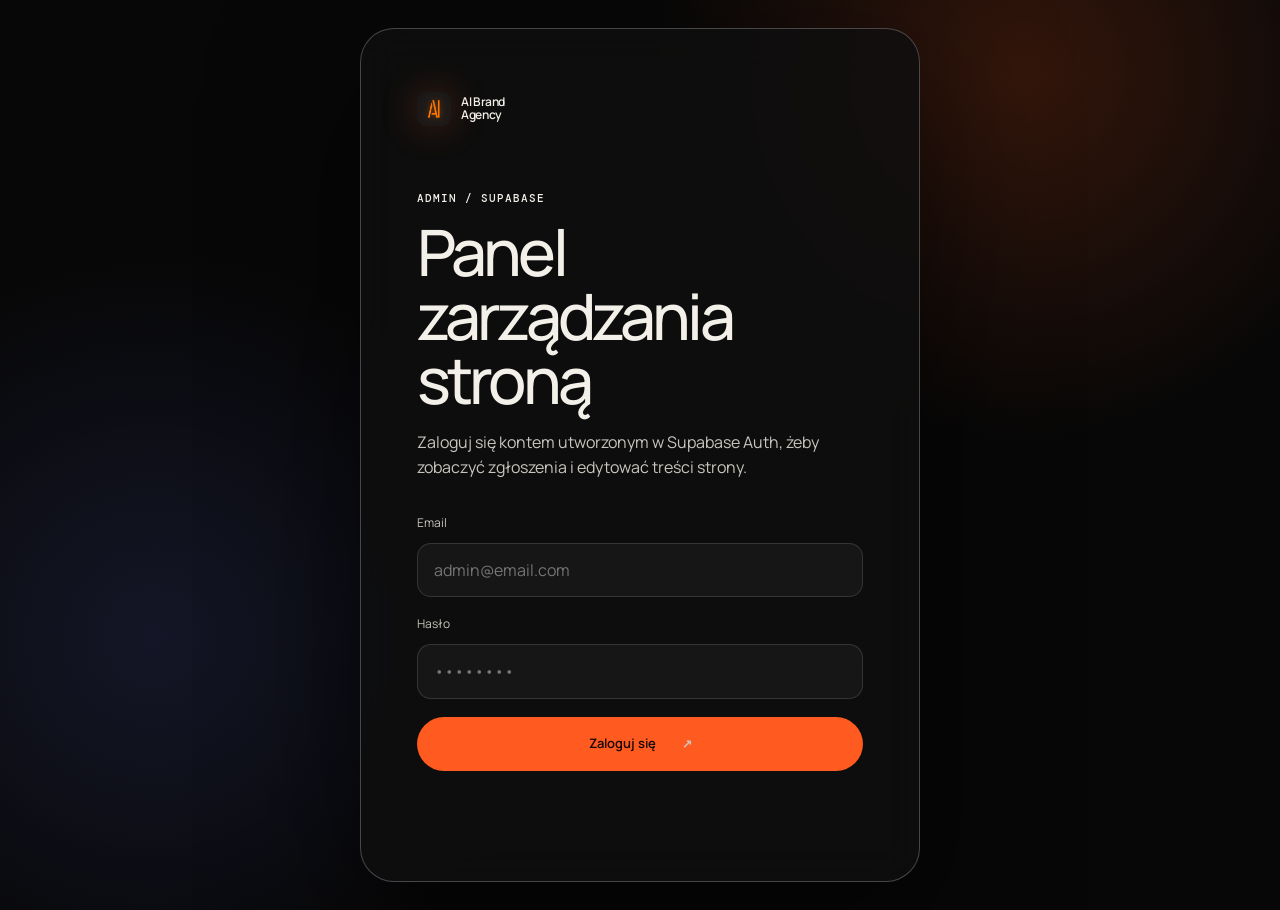
==== commit c5ec5fcc: "Refine landing page interactions and branding" ====
--- a/admin.html
+++ b/admin.html
@@ -6,6 +6,8 @@
     <meta name="robots" content="noindex, nofollow" />
     <meta name="theme-color" content="#070707" />
     <title>Panel admina — AI Brand Agency</title>
+    <link rel="icon" type="image/png" href="photo/LOGO pl glow.png" />
+    <link rel="apple-touch-icon" href="photo/LOGO pl glow.png" />
     <link rel="preconnect" href="https://fonts.googleapis.com" />
     <link rel="preconnect" href="https://fonts.gstatic.com" crossorigin />
     <link href="https://fonts.googleapis.com/css2?family=DM+Mono:wght@400;500&family=Manrope:wght@400;500;600;700&display=swap" rel="stylesheet" />
@@ -18,10 +20,7 @@
       <section class="admin-login" data-admin-login>
         <div class="login-card">
           <a class="brand" href="index.html" aria-label="Wróć na stronę główną">
-            <svg class="brand-mark" viewBox="0 0 32 32" aria-hidden="true">
-              <path d="M16 2.5 29.5 16 16 29.5 2.5 16 16 2.5Z" />
-              <path d="m9.5 18.5 6.5-12 6.5 12M12.2 14.2h7.6M16 18.5v7" />
-            </svg>
+            <img class="brand-logo" src="photo/LOGO pl glow.png" alt="" />
             <span>AI Brand<br />Agency</span>
           </a>
           <p class="section-index">Admin / Supabase</p>
@@ -46,7 +45,7 @@
       <section class="admin-dashboard" hidden data-admin-dashboard>
         <header class="admin-topbar">
           <a class="brand" href="index.html">
-            <svg class="brand-mark" viewBox="0 0 32 32" aria-hidden="true"><path d="M16 2.5 29.5 16 16 29.5 2.5 16 16 2.5Z" /><path d="m9.5 18.5 6.5-12 6.5 12M12.2 14.2h7.6M16 18.5v7" /></svg>
+            <img class="brand-logo" src="photo/LOGO pl glow.png" alt="" />
             <span>AI Brand<br />Agency</span>
           </a>
           <div>
--- a/styles.css
+++ b/styles.css
@@ -653,3 +653,2024 @@
   *::after { animation-duration: 0.01ms !important; animation-iteration-count: 1 !important; transition-duration: 0.01ms !important; }
   .reveal { opacity: 1; transform: none; }
 }
+
+/* V2 landing structure */
+.site-v2 h2 { font-size: clamp(38px, 4.55vw, 74px); line-height: 1.03; }
+.site-v2 .section { padding-block: clamp(82px, 9vw, 138px); }
+
+.button-ghost {
+  color: var(--ink);
+  border-color: var(--line-strong);
+  background: rgba(255, 255, 255, .035);
+}
+
+.button-ghost:hover {
+  border-color: var(--accent);
+  background: rgba(255, 90, 31, .08);
+}
+
+.v2-hero {
+  min-height: 100svh;
+  display: grid;
+  align-items: center;
+  padding: 104px 0 34px;
+}
+
+.v2-hero-layout {
+  display: grid;
+  grid-template-columns: minmax(0, .93fr) minmax(440px, .82fr);
+  gap: clamp(34px, 5vw, 78px);
+  align-items: center;
+}
+
+.v2-hero-copy .eyebrow { margin-bottom: 26px; }
+
+.v2-hero h1 {
+  max-width: 850px;
+  margin: 0 0 24px;
+  font-size: clamp(46px, 5.7vw, 86px);
+  font-weight: 500;
+  line-height: .98;
+  letter-spacing: -.065em;
+}
+
+.v2-lead {
+  max-width: 620px;
+  margin: 0;
+  color: var(--muted-strong);
+  font-size: clamp(16px, 1.3vw, 19px);
+  line-height: 1.55;
+}
+
+.v2-actions {
+  flex-direction: row;
+  flex-wrap: wrap;
+  align-items: center;
+  margin-top: 34px;
+}
+
+.v2-feature-chips,
+.v2-value-chips {
+  display: flex;
+  flex-wrap: wrap;
+  gap: 10px;
+  margin: 26px 0 0;
+  padding: 0;
+  list-style: none;
+}
+
+.v2-feature-chips li,
+.v2-value-chips li {
+  min-height: 39px;
+  display: inline-flex;
+  align-items: center;
+  padding: 0 14px;
+  border: 1px solid var(--line);
+  border-radius: 999px;
+  color: var(--muted-strong);
+  background: rgba(255,255,255,.035);
+  font-size: 12px;
+}
+
+.v2-hero-visual {
+  position: relative;
+  min-height: min(68svh, 600px);
+  border: 1px solid var(--line);
+  border-radius: 44px;
+  background: linear-gradient(145deg, rgba(255,255,255,.06), rgba(255,255,255,.015));
+  overflow: hidden;
+  box-shadow: inset 0 0 90px rgba(255,255,255,.025), 0 36px 100px rgba(0,0,0,.48);
+}
+
+.hero-visual-glow {
+  position: absolute;
+  inset: 18% 12%;
+  border-radius: 50%;
+  background: radial-gradient(circle, rgba(255,90,31,.36), rgba(107,124,255,.13) 38%, transparent 68%);
+  filter: blur(46px);
+  animation: pulse-glow 6s var(--ease) infinite alternate;
+}
+
+.hero-orb {
+  position: absolute;
+  top: 13%;
+  left: 20%;
+  width: 54%;
+  aspect-ratio: 1;
+  border-radius: 44% 56% 62% 38%;
+  background: radial-gradient(circle at 32% 24%, #fff 0 3%, #ffb08b 6%, #24120d 22%, #050505 46%, #ff5a1f 63%, #111 72%, #6b7cff 84%, #020207 88%);
+  box-shadow: inset 24px 20px 46px rgba(255,255,255,.2), 0 32px 70px rgba(0,0,0,.45);
+  transform: rotate(-17deg);
+  animation: hover-object 7s var(--ease) infinite alternate;
+}
+
+.hero-browser {
+  position: absolute;
+  z-index: 3;
+  left: 8%;
+  bottom: 12%;
+  width: 68%;
+  aspect-ratio: 1.45;
+  border: 1px solid rgba(255,255,255,.28);
+  border-radius: 14px;
+  overflow: hidden;
+  background: #eee8de;
+  box-shadow: 0 26px 70px rgba(0,0,0,.55);
+  transform: perspective(900px) rotateY(8deg) rotate(-3deg);
+}
+
+.hero-browser-bar {
+  height: 28px;
+  display: flex;
+  align-items: center;
+  gap: 6px;
+  padding: 0 10px;
+  color: #777;
+  background: #d9d4cc;
+  font-family: "DM Mono";
+  font-size: 7px;
+}
+
+.hero-browser-bar span { width: 6px; height: 6px; border-radius: 50%; background: #999; }
+.hero-browser-bar b { margin-left: auto; font-weight: 500; }
+
+.hero-browser-page {
+  position: relative;
+  height: calc(100% - 28px);
+  padding: 21px;
+  color: #111;
+  background: #ebe6dd;
+}
+
+.mock-nav { display: flex; align-items: center; gap: 12px; font-size: 7px; }
+.mock-nav b { margin-right: auto; }
+.mock-nav i { width: 28px; height: 2px; background: #aaa; }
+.hero-browser-page strong { display: block; margin-top: 38px; font-size: clamp(30px, 4vw, 58px); line-height: .82; letter-spacing: -.08em; }
+.hero-browser-page p { margin: 14px 0 0; color: #666; font-family: "DM Mono"; font-size: 8px; text-transform: uppercase; }
+.hero-ui-row { position: absolute; left: 21px; right: 21px; bottom: 18px; display: grid; grid-template-columns: 1.3fr .7fr .9fr; gap: 8px; }
+.hero-ui-row span { height: 32px; border-radius: 10px; background: #111; opacity: .9; }
+.hero-ui-row span:nth-child(2) { background: var(--accent); }
+
+.hero-phone {
+  position: absolute;
+  right: 7%;
+  bottom: 8%;
+  z-index: 4;
+  width: 27%;
+  aspect-ratio: .55;
+  padding: 34px 14px 14px;
+  border: 1px solid rgba(255,255,255,.28);
+  border-radius: 28px;
+  color: #111;
+  background: #f0ebe3;
+  box-shadow: 0 22px 55px rgba(0,0,0,.45);
+  transform: rotate(5deg);
+}
+
+.hero-phone span { position: absolute; top: 10px; left: 50%; width: 38%; height: 11px; border-radius: 999px; background: #111; transform: translateX(-50%); }
+.hero-phone b { position: absolute; left: 14px; right: 14px; bottom: 18px; font-size: 19px; line-height: .95; letter-spacing: -.06em; }
+
+.hero-float-card {
+  position: absolute;
+  z-index: 5;
+  top: 14%;
+  right: 7%;
+  padding: 12px 14px;
+  border: 1px solid var(--line-strong);
+  border-radius: 999px;
+  background: rgba(10,10,10,.78);
+  backdrop-filter: blur(16px);
+  font-family: "DM Mono";
+  font-size: 9px;
+  letter-spacing: .08em;
+  text-transform: uppercase;
+}
+
+@keyframes pulse-glow { to { opacity: .72; transform: scale(1.08); } }
+
+.v2-section-head {
+  display: grid;
+  grid-template-columns: .7fr 1.55fr .95fr;
+  gap: clamp(24px, 4vw, 58px);
+  align-items: end;
+  margin-bottom: clamp(44px, 6vw, 82px);
+}
+
+.v2-section-head.centered {
+  max-width: 940px;
+  display: block;
+  margin-inline: auto;
+  text-align: center;
+}
+
+.v2-section-head .section-index { align-self: start; color: var(--muted); }
+.v2-section-head h2 { margin: 0; }
+.v2-section-head > p:not(.section-index) { margin: 0; color: var(--muted-strong); }
+
+.v2-offer,
+.v2-process,
+.v2-worth { background: var(--bg-soft); }
+
+.v2-service-grid {
+  display: grid;
+  grid-template-columns: 1.35fr .82fr .82fr;
+  grid-template-rows: repeat(2, minmax(300px, auto));
+  gap: 14px;
+}
+
+.v2-service-card {
+  position: relative;
+  min-height: 300px;
+  display: flex;
+  flex-direction: column;
+  padding: 22px;
+  border: 1px solid var(--line);
+  border-radius: 24px;
+  background: #101010;
+  overflow: hidden;
+  transition: transform 260ms var(--ease), border-color 220ms ease, background 220ms ease;
+}
+
+.v2-service-card::before,
+.v2-gallery-card::before,
+.v2-worth-card::before {
+  content: "";
+  position: absolute;
+  inset: 0;
+  pointer-events: none;
+  opacity: 0;
+  background: radial-gradient(280px circle at var(--mx, 50%) var(--my, 50%), rgba(255,90,31,.18), transparent 44%);
+  transition: opacity 220ms ease;
+}
+
+.v2-service-card:hover,
+.v2-gallery-card:hover,
+.v2-worth-card:hover {
+  transform: translateY(-6px);
+  border-color: var(--line-strong);
+}
+
+.v2-service-card:hover::before,
+.v2-gallery-card:hover::before,
+.v2-worth-card:hover::before { opacity: 1; }
+
+.v2-service-card.main {
+  grid-row: 1 / 3;
+  min-height: 614px;
+  color: #111;
+  background: var(--ink);
+}
+
+.v2-service-preview {
+  min-height: 350px;
+  margin: -22px -22px 28px;
+}
+
+.v2-service-card h3,
+.v2-gallery-card h3,
+.v2-worth-card h3 {
+  position: relative;
+  z-index: 2;
+  margin: auto 0 12px;
+  font-size: clamp(24px, 2.25vw, 37px);
+  font-weight: 500;
+  line-height: 1.04;
+}
+
+.v2-service-card p,
+.v2-gallery-card p,
+.v2-worth-card p {
+  position: relative;
+  z-index: 2;
+  max-width: 430px;
+  margin: 0;
+  color: var(--muted);
+  font-size: 14px;
+}
+
+.v2-service-card.main p { color: #5c5954; }
+
+.v2-website-value { background: #090909; overflow: hidden; }
+
+.v2-web-system {
+  position: relative;
+  min-height: 790px;
+  display: grid;
+  place-items: center;
+}
+
+.connection-lines {
+  position: absolute;
+  inset: 12% 8%;
+  opacity: .36;
+  background:
+    linear-gradient(90deg, transparent 0 18%, var(--line) 18% 18.2%, transparent 18.2% 81.8%, var(--line) 81.8% 82%, transparent 82%),
+    linear-gradient(transparent 0 22%, var(--line) 22% 22.2%, transparent 22.2% 77.8%, var(--line) 77.8% 78%, transparent 78%);
+  mask-image: radial-gradient(circle at 50% 50%, black, transparent 72%);
+}
+
+.v2-central-mockup {
+  position: relative;
+  z-index: 3;
+  width: min(62vw, 760px);
+  aspect-ratio: 1.48;
+  border: 1px solid var(--line-strong);
+  border-radius: 20px;
+  overflow: hidden;
+  color: #111;
+  background: #e9e5df;
+  box-shadow: 0 55px 110px rgba(0,0,0,.55);
+  transform: perspective(1200px) rotateX(3deg);
+}
+
+.v2-mobile-mockup {
+  position: absolute;
+  z-index: 4;
+  right: 17%;
+  bottom: 18%;
+  width: min(18vw, 190px);
+  aspect-ratio: .54;
+  padding: 44px 16px 18px;
+  border: 1px solid var(--line-strong);
+  border-radius: 30px;
+  color: #111;
+  background: #f1ede6;
+  box-shadow: 0 28px 70px rgba(0,0,0,.5);
+}
+
+.v2-mobile-mockup span { position: absolute; top: 12px; left: 50%; width: 40%; height: 11px; border-radius: 999px; background: #111; transform: translateX(-50%); }
+.v2-mobile-mockup strong { position: absolute; left: 16px; right: 16px; bottom: 30px; font-size: 20px; line-height: .95; letter-spacing: -.06em; }
+.v2-mobile-mockup i { display: block; height: 55%; border-radius: 18px; background: linear-gradient(145deg, #111, #ff5a1f); }
+
+.v2-feature-block {
+  position: absolute;
+  z-index: 5;
+  width: 190px;
+  min-height: 78px;
+  padding: 15px;
+  border: 1px solid var(--line);
+  border-radius: 18px;
+  background: rgba(17,17,17,.84);
+  backdrop-filter: blur(16px);
+  box-shadow: 0 22px 50px rgba(0,0,0,.34);
+  transition: transform 240ms var(--ease), border-color 200ms ease;
+}
+
+.v2-feature-block b { display: block; margin-bottom: 7px; font-size: 14px; }
+.v2-feature-block span { display: block; color: var(--muted); font-size: 11px; opacity: 0; transform: translateY(5px); transition: opacity 180ms ease, transform 180ms ease; }
+.v2-feature-block:hover,
+.v2-feature-block:focus-visible { border-color: var(--accent); transform: translateY(-4px); }
+.v2-feature-block:hover span,
+.v2-feature-block:focus-visible span { opacity: 1; transform: none; }
+
+.top-left { top: 6%; left: 5%; }
+.top-right { top: 8%; right: 8%; }
+.mid-left { top: 36%; left: 0; }
+.mid-right { top: 36%; right: 0; }
+.bottom-left { bottom: 24%; left: 6%; }
+.bottom-right { bottom: 24%; right: 6%; }
+.lower-left { bottom: 4%; left: 21%; }
+.lower-right { bottom: 4%; right: 21%; }
+
+.v2-value-chips {
+  justify-content: center;
+  margin-top: 36px;
+}
+
+.v2-timeline {
+  position: relative;
+  display: grid;
+  grid-template-columns: repeat(5, 1fr);
+  gap: 12px;
+  margin: 0;
+  padding: 34px 0 0;
+  list-style: none;
+}
+
+.v2-timeline::before {
+  content: "";
+  position: absolute;
+  top: 0;
+  left: 0;
+  width: 100%;
+  height: 2px;
+  background: linear-gradient(90deg, var(--accent), rgba(255,255,255,.14));
+  transform-origin: left;
+  animation: timeline-fill both linear;
+  animation-timeline: view();
+  animation-range: entry 0% cover 48%;
+}
+
+@keyframes timeline-fill { from { transform: scaleX(.08); } to { transform: scaleX(1); } }
+
+.v2-timeline li {
+  position: relative;
+  min-height: 330px;
+  padding: 20px;
+  border: 1px solid var(--line);
+  border-radius: 24px;
+  background: #101010;
+}
+
+.v2-timeline li::before {
+  content: "";
+  position: absolute;
+  top: -40px;
+  left: 20px;
+  width: 14px;
+  height: 14px;
+  border-radius: 50%;
+  background: var(--accent);
+  box-shadow: 0 0 24px var(--accent);
+}
+
+.v2-timeline li > span {
+  color: var(--accent);
+  font-family: "DM Mono";
+  font-size: 10px;
+}
+
+.step-visual {
+  height: 112px;
+  margin: 24px 0 34px;
+  border-radius: 18px;
+  border: 1px solid var(--line);
+  background: linear-gradient(145deg, #171717, #080808);
+  overflow: hidden;
+}
+
+.briefing { background: linear-gradient(145deg, #1b1b1b, #3a1a0e); }
+.wireframe { background: repeating-linear-gradient(90deg, rgba(255,255,255,.14) 0 1px, transparent 1px 24px), #101010; }
+.preview { background: radial-gradient(circle at 62% 38%, var(--accent), transparent 26%), #111; }
+.edit { background: linear-gradient(135deg, #ece7df 0 32%, #111 32% 100%); }
+.launch { background: radial-gradient(circle at 50% 50%, #fff, #ff5a1f 12%, #111 42%); }
+
+.v2-timeline h3 { margin: 0 0 10px; font-size: 27px; font-weight: 500; }
+.v2-timeline p { margin: 0; color: var(--muted); font-size: 13px; }
+
+.v2-extra { background: var(--ink); color: #111; }
+.v2-extra .v2-section-head .section-index,
+.v2-extra .v2-section-head > p:not(.section-index) { color: #69645f; }
+
+.v2-gallery {
+  display: grid;
+  grid-template-columns: 1.2fr .8fr 1fr 1fr;
+  gap: 14px;
+}
+
+.v2-gallery-card {
+  position: relative;
+  min-height: 520px;
+  display: flex;
+  flex-direction: column;
+  justify-content: flex-end;
+  border: 1px solid rgba(0,0,0,.12);
+  border-radius: 26px;
+  overflow: hidden;
+  background: #d8d2c7;
+  transition: transform 260ms var(--ease);
+}
+
+.v2-gallery-card:nth-child(2) { margin-top: 72px; }
+.v2-gallery-card:nth-child(3) { margin-top: 22px; }
+
+.v2-gallery-card .visual-art {
+  position: absolute;
+  inset: 0;
+  aspect-ratio: auto;
+  margin: 0;
+  transition: transform 500ms var(--ease);
+}
+
+.v2-gallery-card:hover .visual-art { transform: scale(1.05); }
+
+.v2-gallery-card > div:last-child {
+  position: relative;
+  z-index: 2;
+  margin: 16px;
+  padding: 18px;
+  border-radius: 18px;
+  background: rgba(255,255,255,.78);
+  backdrop-filter: blur(12px);
+}
+
+.v2-gallery-card h3 { margin: 0 0 8px; color: #111; }
+.v2-gallery-card p { color: #57524c; }
+
+.v2-worth-grid {
+  display: grid;
+  grid-template-columns: repeat(4, 1fr);
+  gap: 14px;
+}
+
+.v2-worth-card {
+  position: relative;
+  min-height: 370px;
+  padding: 24px;
+  border: 1px solid var(--line);
+  border-radius: 26px;
+  background: #111;
+  overflow: hidden;
+  transition: transform 260ms var(--ease), border-color 220ms ease;
+}
+
+.v2-worth-card > span {
+  position: absolute;
+  right: 16px;
+  top: 10px;
+  color: rgba(255,255,255,.055);
+  font-size: clamp(88px, 8vw, 150px);
+  line-height: 1;
+  letter-spacing: -.1em;
+  transition: color 220ms ease;
+}
+
+.v2-worth-card:hover > span { color: rgba(255,90,31,.18); }
+.v2-worth-card h3 { margin-top: 190px; }
+
+.v2-contact { padding-block: clamp(76px, 8vw, 118px); }
+.v2-contact-layout {
+  position: relative;
+  z-index: 2;
+  display: grid;
+  grid-template-columns: .82fr 1.18fr;
+  gap: clamp(34px, 6vw, 94px);
+  align-items: start;
+}
+
+.v2-contact .contact-copy {
+  position: sticky;
+  top: 118px;
+  display: block;
+}
+
+.v2-contact .contact-copy h2 {
+  margin: 24px 0 22px;
+  font-size: clamp(38px, 4.6vw, 72px);
+}
+
+.v2-contact .contact-copy > p:not(.section-index) {
+  max-width: 460px;
+  color: var(--muted-strong);
+  font-size: 17px;
+}
+
+.site-v2 .contact-form {
+  padding: clamp(22px, 3.3vw, 42px);
+}
+
+.site-v2 .form-grid {
+  gap: 20px 16px;
+}
+
+.site-v2 .budget-field {
+  display: grid;
+  grid-template-columns: 1fr auto;
+  gap: 8px 18px;
+  align-items: center;
+}
+
+.site-v2 .budget-field input,
+.site-v2 .budget-field small { grid-column: 1 / -1; }
+.site-v2 .budget-field strong { margin-top: 0; font-size: clamp(22px, 2.6vw, 34px); }
+
+.v2-faq { background: var(--ink); color: #111; }
+
+.footer-contact {
+  justify-self: end;
+  display: grid;
+  gap: 12px;
+  text-align: right;
+}
+
+.footer-contact a:last-child {
+  color: var(--muted-strong);
+  font-size: 13px;
+}
+
+@media (max-width: 1180px) {
+  .v2-hero-layout { grid-template-columns: 1fr 1fr; }
+  .v2-hero h1 { font-size: clamp(46px, 6vw, 70px); }
+  .v2-service-grid { grid-template-columns: 1fr 1fr; }
+  .v2-service-card.main { grid-column: 1 / -1; grid-row: auto; min-height: 540px; }
+  .v2-web-system { min-height: 910px; }
+  .v2-timeline { grid-template-columns: 1fr; }
+  .v2-timeline::before { left: 7px; width: 2px; height: 100%; animation-name: timeline-fill-y; }
+  @keyframes timeline-fill-y { from { transform: scaleY(.08); } to { transform: scaleY(1); } }
+  .v2-timeline li::before { top: 26px; left: -1px; }
+  .v2-gallery { grid-template-columns: 1fr 1fr; }
+  .v2-gallery-card:nth-child(n) { margin-top: 0; }
+  .v2-worth-grid { grid-template-columns: 1fr 1fr; }
+}
+
+@media (max-width: 900px) {
+  .v2-hero { min-height: auto; padding-top: 112px; }
+  .v2-hero-layout,
+  .v2-section-head,
+  .v2-contact-layout { grid-template-columns: 1fr; }
+  .v2-hero-visual { min-height: 560px; }
+  .v2-web-system { min-height: auto; display: block; padding-top: 20px; }
+  .v2-central-mockup { width: 100%; }
+  .v2-mobile-mockup { right: 5%; bottom: 18%; width: 150px; }
+  .v2-feature-block {
+    position: relative;
+    inset: auto !important;
+    width: auto;
+    margin-top: 10px;
+  }
+  .connection-lines { display: none; }
+  .v2-contact .contact-copy { position: static; }
+  .footer-contact { justify-self: start; text-align: left; }
+}
+
+@media (max-width: 640px) {
+  .v2-hero h1 { font-size: clamp(39px, 12vw, 56px); }
+  .v2-actions { flex-direction: column; align-items: stretch; }
+  .v2-actions .button { width: 100%; }
+  .v2-hero-visual { min-height: 470px; border-radius: 28px; }
+  .hero-browser { left: 5%; bottom: 12%; width: 78%; }
+  .hero-phone { width: 33%; right: 3%; }
+  .hero-float-card { top: 9%; right: 5%; font-size: 7px; }
+  .v2-service-grid,
+  .v2-gallery,
+  .v2-worth-grid { grid-template-columns: 1fr; }
+  .v2-service-card.main { min-height: 520px; }
+  .v2-service-preview { min-height: 320px; }
+  .v2-mobile-mockup { position: relative; right: auto; bottom: auto; width: 145px; margin: -70px 18px 20px auto; }
+  .v2-gallery { display: flex; overflow-x: auto; scroll-snap-type: x mandatory; padding-bottom: 12px; }
+  .v2-gallery-card { min-width: 82%; min-height: 430px; scroll-snap-align: start; }
+  .v2-worth-card { min-height: 330px; }
+  .v2-worth-card h3 { margin-top: 150px; }
+  .site-v2 .budget-field { grid-template-columns: 1fr; }
+}
+
+/* Latest refinement pass: video hero, cleaner sections, real mockups */
+.site-v2 .section-index { display: none !important; }
+
+.accent-serif {
+  color: var(--accent);
+  font-family: Georgia, "Times New Roman", serif;
+  font-style: italic;
+  font-weight: 400;
+  letter-spacing: -0.075em;
+}
+
+.site-v2 h2 .accent-serif,
+.site-v2 h1 .accent-serif {
+  color: var(--accent);
+  font-style: italic;
+}
+
+.button .button-arrow,
+.button-arrow {
+  flex: 0 0 auto;
+  width: 28px;
+  height: 28px;
+  display: inline-grid;
+  place-items: center;
+  border-radius: 50%;
+  color: #fff;
+  background: #111;
+  font-family: "DM Mono", monospace;
+  font-size: 13px !important;
+  line-height: 1;
+  transform: translateZ(0);
+}
+
+.button-accent .button-arrow {
+  color: var(--dark-on-accent);
+  background: rgba(255,255,255,.78);
+}
+
+.button-ghost .button-arrow {
+  color: #111;
+  background: var(--ink);
+}
+
+.v2-hero {
+  min-height: 100svh;
+  place-items: center;
+  padding: 96px 0 42px;
+  text-align: center;
+}
+
+.hero-bg-video,
+.hero-video-overlay {
+  position: absolute;
+  inset: 0;
+  width: 100%;
+  height: 100%;
+}
+
+.hero-bg-video {
+  z-index: -5;
+  object-fit: cover;
+  opacity: .58;
+  filter: saturate(.85) contrast(1.08) brightness(.74);
+  transform: scale(1.045);
+}
+
+.hero-video-overlay {
+  z-index: -4;
+  background:
+    radial-gradient(circle at 50% 42%, rgba(255,90,31,.16), transparent 32%),
+    radial-gradient(circle at 50% 50%, rgba(0,0,0,.16), rgba(0,0,0,.82) 76%),
+    linear-gradient(180deg, rgba(0,0,0,.66), rgba(0,0,0,.18) 42%, rgba(0,0,0,.74));
+}
+
+.v2-hero-layout {
+  display: flex;
+  justify-content: center;
+}
+
+.v2-hero-copy {
+  max-width: 980px;
+  margin-inline: auto;
+}
+
+.v2-hero-copy .eyebrow {
+  justify-content: center;
+  color: rgba(255,255,255,.82);
+}
+
+.v2-hero h1 {
+  max-width: 1030px;
+  margin-inline: auto;
+  font-size: clamp(48px, 6.6vw, 104px);
+  text-shadow: 0 24px 90px rgba(0,0,0,.62);
+}
+
+.v2-lead {
+  max-width: 720px;
+  margin-inline: auto;
+  color: rgba(255,255,255,.82);
+  text-shadow: 0 18px 60px rgba(0,0,0,.8);
+}
+
+.v2-actions {
+  justify-content: center;
+}
+
+.v2-feature-chips,
+.v2-hero-visual {
+  display: none;
+}
+
+.v2-section-head {
+  grid-template-columns: minmax(0, 1.12fr) minmax(300px, .88fr);
+  align-items: start;
+  margin-bottom: clamp(30px, 4vw, 56px);
+}
+
+.v2-section-head h2 {
+  max-width: 780px;
+}
+
+.v2-section-head > p {
+  max-width: 520px;
+  padding-top: .55em;
+}
+
+.v2-service-grid {
+  grid-template-columns: 1.18fr .91fr .91fr;
+  grid-template-rows: minmax(430px, auto);
+}
+
+.v2-service-card.main {
+  grid-row: auto;
+  min-height: 430px;
+}
+
+.v2-service-card {
+  min-height: 430px;
+}
+
+.v2-service-preview {
+  min-height: 238px;
+  margin-bottom: 22px;
+}
+
+.v2-service-card h3 {
+  margin-top: auto;
+}
+
+.v2-website-value {
+  padding-block: clamp(66px, 7vw, 108px);
+}
+
+.v2-web-system {
+  min-height: min(74svh, 720px);
+}
+
+.real-site-shot {
+  width: min(70vw, 900px);
+  aspect-ratio: 1.77;
+  border-radius: 28px;
+  background: #101010;
+  transform: perspective(1200px) rotateX(2.5deg);
+}
+
+.real-site-shot img,
+.real-mobile-shot img,
+.faq-visual img {
+  width: 100%;
+  height: 100%;
+  display: block;
+  object-fit: cover;
+}
+
+.real-mobile-shot {
+  right: 11%;
+  bottom: 7%;
+  width: min(13vw, 170px);
+  padding: 0;
+  border-radius: 26px;
+  overflow: hidden;
+  background: #111;
+}
+
+.v2-feature-block {
+  background: rgba(12,12,12,.78);
+}
+
+.v2-feature-block:hover,
+.v2-feature-block:focus-visible {
+  color: #111;
+  border-color: rgba(255,255,255,.84);
+  background: rgba(255,255,255,.94);
+}
+
+.v2-feature-block:hover span,
+.v2-feature-block:focus-visible span {
+  color: #5b554f;
+}
+
+.v2-process .v2-section-head {
+  align-items: start;
+}
+
+.v2-timeline {
+  padding-top: 28px;
+}
+
+.v2-timeline::before {
+  height: 3px;
+  background: linear-gradient(90deg, var(--accent), var(--accent-light), rgba(255,255,255,.18));
+}
+
+.v2-timeline li {
+  min-height: 292px;
+  transition: transform 260ms var(--ease), background 260ms ease, color 260ms ease, border-color 260ms ease;
+}
+
+.v2-timeline li:hover {
+  color: #111;
+  background: var(--ink);
+  border-color: rgba(255,255,255,.72);
+}
+
+.v2-timeline li:hover p,
+.v2-timeline li:hover > span {
+  color: #5e5852;
+}
+
+.v2-timeline li:hover .step-visual {
+  border-color: rgba(0,0,0,.12);
+  filter: contrast(1.05) saturate(1.08);
+}
+
+.step-visual {
+  height: 92px;
+  margin: 20px 0 26px;
+}
+
+.site-v2 .v2-extra {
+  padding-block: clamp(66px, 7vw, 108px);
+}
+
+.v2-gallery {
+  grid-template-columns: repeat(4, 1fr);
+}
+
+.v2-gallery-card {
+  min-height: min(48svh, 430px);
+}
+
+.v2-gallery-card:nth-child(n) {
+  margin-top: 0;
+}
+
+.v2-worth {
+  background: var(--bg-soft);
+}
+
+.v2-worth-card {
+  min-height: 320px;
+  transition: transform 260ms var(--ease), background 260ms ease, color 260ms ease, border-color 260ms ease;
+}
+
+.v2-worth-card h3 {
+  margin-top: 150px;
+}
+
+.v2-worth-card:hover {
+  color: #111;
+  background: var(--ink);
+  border-color: rgba(255,255,255,.78);
+}
+
+.v2-worth-card:hover p {
+  color: #5e5852;
+}
+
+.v2-worth-card:hover > span {
+  color: rgba(255,90,31,.24);
+}
+
+.v2-contact {
+  color: #111;
+  background: var(--ink);
+  padding-block: clamp(54px, 6.4vw, 92px);
+}
+
+.v2-contact .contact-glow {
+  opacity: .18;
+}
+
+.v2-contact .contact-copy {
+  position: static;
+}
+
+.v2-contact .contact-copy h2 {
+  margin-top: 0;
+  font-size: clamp(36px, 4.2vw, 64px);
+}
+
+.v2-contact .contact-copy > p:not(.section-index),
+.v2-contact .contact-direct > span {
+  color: #68625c;
+}
+
+.v2-contact .contact-direct {
+  margin-top: clamp(28px, 4vw, 54px);
+  padding-top: 0;
+  border-top: 0;
+}
+
+.v2-contact .contact-direct a {
+  justify-content: flex-start;
+  gap: 12px;
+}
+
+.site-v2 .contact-form {
+  color: var(--ink);
+  background: #111;
+  box-shadow: 0 28px 70px rgba(0,0,0,.16);
+}
+
+.site-v2 .form-grid {
+  gap: 16px 14px;
+}
+
+.contact-form input:not([type="checkbox"]),
+.contact-form textarea {
+  min-height: 44px;
+}
+
+.site-v2 .budget-field {
+  grid-template-columns: minmax(0, 1fr) auto;
+  padding: 14px 16px;
+  border: 1px solid var(--line);
+  border-radius: 18px;
+  background: rgba(255,255,255,.03);
+}
+
+.site-v2 .budget-field strong {
+  font-size: clamp(20px, 2vw, 28px);
+}
+
+.v2-faq {
+  background: var(--ink);
+  color: #111;
+}
+
+.faq-layout {
+  align-items: start;
+}
+
+.v2-faq .faq-heading {
+  position: static;
+}
+
+.faq-visual {
+  height: clamp(250px, 38vw, 520px);
+  margin-top: 28px;
+  border: 1px solid rgba(0,0,0,.12);
+  border-radius: 28px;
+  overflow: hidden;
+  background: #ddd7cd;
+  box-shadow: 0 32px 70px rgba(0,0,0,.12);
+}
+
+.faq-visual img {
+  object-position: top center;
+  filter: saturate(.9) contrast(1.04);
+}
+
+.accordion details {
+  overflow: hidden;
+  transition: background 220ms ease, border-color 220ms ease;
+}
+
+.accordion details[open] {
+  background: rgba(255,90,31,.055);
+}
+
+.accordion details p {
+  animation: faq-slide .28s var(--ease);
+}
+
+.accordion summary {
+  transition: color 180ms ease, padding-left 220ms var(--ease);
+}
+
+.accordion details[open] summary,
+.accordion summary:hover {
+  color: var(--accent);
+}
+
+.accordion details[open] summary {
+  padding-left: 12px;
+}
+
+@keyframes faq-slide {
+  from { opacity: 0; transform: translateY(-10px); }
+  to { opacity: 1; transform: translateY(0); }
+}
+
+@media (max-width: 1180px) {
+  .v2-service-grid { grid-template-columns: 1fr 1fr; }
+  .v2-service-card.main { grid-column: 1 / -1; }
+  .v2-web-system { min-height: auto; padding-block: 24px 16px; }
+  .real-site-shot { width: 100%; }
+  .real-mobile-shot { width: 150px; right: 5%; bottom: -2%; }
+}
+
+@media (max-width: 900px) {
+  .v2-hero { min-height: 100svh; padding-top: 94px; }
+  .v2-section-head,
+  .v2-contact-layout { grid-template-columns: 1fr; }
+  .v2-section-head > p { padding-top: 0; }
+  .v2-web-system { display: block; }
+  .v2-feature-block { margin-top: 8px; }
+  .v2-value-chips { justify-content: flex-start; }
+  .v2-timeline li { min-height: 230px; }
+  .v2-gallery { grid-template-columns: 1fr 1fr; }
+  .v2-gallery-card { min-height: 360px; }
+}
+
+@media (max-width: 640px) {
+  .v2-hero {
+    padding: 92px 0 30px;
+  }
+  .v2-hero h1 {
+    font-size: clamp(42px, 13vw, 62px);
+  }
+  .v2-actions {
+    flex-direction: column;
+    align-items: stretch;
+  }
+  .v2-actions .button {
+    width: 100%;
+  }
+  .button {
+    gap: 14px;
+  }
+  .button .button-arrow,
+  .button-arrow {
+    width: 25px;
+    height: 25px;
+    font-size: 11px !important;
+  }
+  .v2-service-grid,
+  .v2-worth-grid {
+    grid-template-columns: 1fr;
+  }
+  .v2-service-card,
+  .v2-service-card.main {
+    min-height: 360px;
+  }
+  .v2-service-preview {
+    min-height: 220px;
+  }
+  .real-mobile-shot {
+    position: relative;
+    right: auto;
+    bottom: auto;
+    width: 132px;
+    margin: -62px 16px 0 auto;
+  }
+  .v2-gallery {
+    display: flex;
+    grid-template-columns: none;
+    overflow-x: auto;
+    scroll-snap-type: x mandatory;
+    padding-bottom: 12px;
+  }
+  .v2-gallery-card {
+    min-width: 82%;
+    min-height: 390px;
+    scroll-snap-align: start;
+  }
+  .site-v2 .budget-field {
+    grid-template-columns: 1fr;
+  }
+  .faq-layout {
+    gap: 32px;
+  }
+  .faq-visual {
+    height: 270px;
+  }
+}
+
+/* Motion cleanup: calmer premium hover states */
+.site-v2 .button {
+  gap: 14px;
+  padding-inline: 24px 14px;
+  transition:
+    background-color 220ms ease,
+    color 220ms ease,
+    border-color 220ms ease,
+    box-shadow 220ms ease;
+}
+
+.site-v2 .button:hover,
+.site-v2 .button:active {
+  transform: none;
+}
+
+.site-v2 .button:hover {
+  box-shadow: inset 0 0 0 1px rgba(255,255,255,.18), 0 10px 34px rgba(0,0,0,.16);
+}
+
+.site-v2 .button-arrow {
+  position: relative;
+  width: 30px;
+  height: 30px;
+  overflow: hidden;
+  color: currentColor !important;
+  background: transparent;
+  border: 1px solid currentColor;
+  border-color: rgba(255,255,255,.48);
+  font-size: 0 !important;
+}
+
+.site-v2 .button-arrow::before,
+.site-v2 .button-arrow::after {
+  content: "";
+  position: absolute;
+  left: 50%;
+  top: 50%;
+  display: block;
+  background: currentColor;
+  color: inherit;
+}
+
+.site-v2 .button-arrow::before {
+  width: 10px;
+  height: 1px;
+  transform: translate(-50%, -50%) rotate(-45deg);
+  transform-origin: center;
+}
+
+.site-v2 .button-arrow::after {
+  width: 5px;
+  height: 5px;
+  border-top: 1px solid currentColor;
+  border-right: 1px solid currentColor;
+  background: transparent;
+  transform: translate(-14%, -86%) rotate(0deg);
+}
+
+.site-v2 .button-light .button-arrow,
+.site-v2 .button-accent .button-arrow {
+  color: #111 !important;
+  border-color: rgba(0,0,0,.28);
+}
+
+.site-v2 .button-ghost .button-arrow {
+  color: var(--ink) !important;
+  border-color: rgba(255,255,255,.34);
+}
+
+.v2-service-card::before,
+.v2-gallery-card::before,
+.v2-worth-card::before {
+  display: none !important;
+}
+
+.v2-service-card:hover,
+.v2-gallery-card:hover,
+.v2-worth-card:hover {
+  transform: none !important;
+}
+
+.v2-service-card {
+  transition: background-color 240ms ease, color 240ms ease, border-color 240ms ease, box-shadow 240ms ease;
+}
+
+.v2-service-card.main {
+  color: #111;
+  background: var(--ink);
+}
+
+.v2-service-card:not(.main) {
+  color: var(--ink);
+  background: #101010;
+}
+
+.v2-service-card.main:hover {
+  color: var(--ink);
+  background: #101010;
+  border-color: rgba(255,255,255,.38);
+}
+
+.v2-service-card.main:hover p {
+  color: rgba(255,255,255,.68);
+}
+
+.v2-service-card:not(.main):hover {
+  color: #111;
+  background: var(--ink);
+  border-color: rgba(255,255,255,.62);
+}
+
+.v2-service-card:not(.main):hover p {
+  color: #5e5852;
+}
+
+.v2-service-card:not(.main):hover .card-number {
+  color: rgba(0,0,0,.38);
+}
+
+.v2-service-card:not(.main):hover .mini-visual {
+  filter: invert(1) contrast(.92);
+}
+
+.site-v2 .v2-website-value {
+  padding-block: clamp(42px, 5vw, 64px);
+}
+
+.v2-website-value .v2-section-head {
+  margin-bottom: clamp(20px, 3vw, 32px);
+}
+
+.v2-web-system {
+  min-height: auto;
+  display: grid;
+  grid-template-columns: repeat(4, minmax(0, 1fr));
+  gap: 14px;
+  padding: clamp(18px, 2.4vw, 32px);
+  border: 1px solid var(--line);
+  border-radius: 34px;
+  overflow: hidden;
+  isolation: isolate;
+}
+
+.v2-web-system::before,
+.v2-web-system::after {
+  content: "";
+  position: absolute;
+  inset: 0;
+  pointer-events: none;
+}
+
+.v2-web-system::before {
+  z-index: -2;
+  background: url("photo/screen web desc.png") center / cover no-repeat;
+  filter: blur(18px) saturate(.8) brightness(.54);
+  transform: scale(1.08);
+}
+
+.v2-web-system::after {
+  z-index: -1;
+  background:
+    radial-gradient(circle at 24% 18%, rgba(255,90,31,.2), transparent 28%),
+    linear-gradient(180deg, rgba(0,0,0,.18), rgba(0,0,0,.68));
+}
+
+.connection-lines,
+.real-site-shot,
+.real-mobile-shot {
+  display: none;
+}
+
+.v2-feature-block,
+.top-left,
+.top-right,
+.mid-left,
+.mid-right,
+.bottom-left,
+.bottom-right,
+.lower-left,
+.lower-right {
+  position: relative;
+  inset: auto;
+  z-index: 2;
+  width: auto;
+}
+
+.v2-feature-block {
+  min-height: 108px;
+  display: flex;
+  flex-direction: column;
+  justify-content: flex-end;
+  padding: 18px;
+  border-color: rgba(255,255,255,.18);
+  background: rgba(255,255,255,.105);
+  backdrop-filter: blur(18px);
+  box-shadow: inset 0 1px 0 rgba(255,255,255,.11), 0 18px 50px rgba(0,0,0,.16);
+}
+
+.v2-feature-block span {
+  opacity: .74;
+  transform: none;
+}
+
+.v2-feature-block:hover,
+.v2-feature-block:focus-visible {
+  transform: none;
+  color: #111;
+  background: rgba(255,255,255,.9);
+  border-color: rgba(255,255,255,.78);
+}
+
+.v2-value-chips {
+  margin-top: 16px;
+}
+
+.site-v2 .v2-process {
+  padding-block: clamp(66px, 7vw, 108px);
+}
+
+.v2-timeline {
+  padding-top: 72px;
+}
+
+.v2-timeline::before {
+  top: 22px;
+}
+
+.v2-timeline li {
+  min-height: 276px;
+  transition: background-color 240ms ease, color 240ms ease, border-color 240ms ease;
+}
+
+.v2-timeline li::before {
+  top: -57px;
+}
+
+.v2-timeline li:hover {
+  transform: none;
+}
+
+.v2-gallery-card {
+  transition: border-color 220ms ease, box-shadow 220ms ease;
+}
+
+.v2-gallery-card:hover {
+  box-shadow: inset 0 0 0 1px rgba(255,255,255,.36);
+}
+
+.v2-worth-card {
+  transition: background-color 240ms ease, color 240ms ease, border-color 240ms ease;
+}
+
+.v2-worth-card:hover {
+  transform: none;
+}
+
+.v2-worth-card:hover > span {
+  color: rgba(0,0,0,.16);
+}
+
+.site-v2 .v2-contact {
+  padding-block: clamp(30px, 4vw, 54px);
+}
+
+.v2-contact-layout {
+  grid-template-columns: .7fr 1.3fr;
+  gap: clamp(24px, 3.4vw, 52px);
+  align-items: center;
+}
+
+.v2-contact .contact-copy h2 {
+  margin-bottom: 14px;
+  font-size: clamp(32px, 3.35vw, 52px);
+}
+
+.v2-contact .contact-direct {
+  margin-top: clamp(18px, 3vw, 34px);
+}
+
+.v2-contact .contact-copy > p:not(.section-index) {
+  font-size: 15px;
+}
+
+.site-v2 .contact-form {
+  padding: clamp(16px, 2vw, 24px);
+  border-radius: 24px;
+}
+
+.site-v2 .form-grid {
+  grid-template-columns: repeat(3, 1fr);
+  gap: 9px 14px;
+}
+
+.contact-form label > span {
+  margin-bottom: 5px;
+}
+
+.contact-form input:not([type="checkbox"]),
+.contact-form textarea {
+  min-height: 38px;
+  padding: 7px 0;
+  font-size: 14px;
+}
+
+.contact-form textarea {
+  min-height: 68px;
+}
+
+.site-v2 .budget-field {
+  gap: 4px 14px;
+  padding: 8px 14px;
+  border-radius: 16px;
+}
+
+.site-v2 .budget-field strong {
+  font-size: clamp(18px, 1.65vw, 24px);
+}
+
+.site-v2 .budget-field small {
+  margin-top: 0;
+}
+
+.form-bottom {
+  margin-top: 14px;
+}
+
+.site-v2 .v2-faq {
+  padding-block: clamp(46px, 5vw, 64px);
+}
+
+.faq-layout {
+  grid-template-columns: .92fr 1.08fr;
+  gap: clamp(34px, 6vw, 84px);
+}
+
+.faq-visual {
+  height: clamp(320px, 32vw, 390px);
+}
+
+.accordion details {
+  will-change: height;
+  contain: layout;
+}
+
+.accordion details[open] {
+  background: rgba(255,90,31,.04);
+}
+
+.accordion summary {
+  min-height: 88px;
+  transition: color 180ms ease;
+}
+
+.accordion details[open] summary {
+  padding-left: 0;
+}
+
+.accordion details p {
+  margin: -2px 0 26px 66px;
+  animation: none;
+}
+
+@media (max-width: 1180px) {
+  .v2-web-system {
+    grid-template-columns: repeat(2, minmax(0, 1fr));
+  }
+}
+
+@media (max-width: 900px) {
+  .v2-web-system {
+    display: grid;
+    grid-template-columns: 1fr 1fr;
+  }
+  .v2-feature-block {
+    margin-top: 0;
+  }
+  .v2-contact-layout,
+  .faq-layout {
+    grid-template-columns: 1fr;
+  }
+  .site-v2 .form-grid {
+    grid-template-columns: 1fr 1fr;
+  }
+  .faq-visual {
+    height: 360px;
+  }
+}
+
+@media (max-width: 640px) {
+  .site-v2 .button-arrow {
+    width: 28px;
+    height: 28px;
+  }
+  .v2-web-system {
+    grid-template-columns: 1fr;
+    padding: 16px;
+  }
+  .v2-feature-block {
+    min-height: 112px;
+  }
+  .v2-timeline {
+    padding-top: 48px;
+  }
+  .v2-timeline::before {
+    top: 0;
+  }
+  .v2-timeline li::before {
+    top: 26px;
+  }
+  .site-v2 .contact-form {
+    padding: 18px;
+  }
+  .site-v2 .form-grid {
+    grid-template-columns: 1fr;
+  }
+  .form-full {
+    grid-column: auto;
+  }
+  .faq-visual {
+    height: 300px;
+  }
+  .accordion details p {
+    margin-left: 40px;
+  }
+}
+
+/* Structural cleanup: lightweight hero, calm cards, clearer forms */
+.brand {
+  gap: 10px;
+}
+
+.brand-logo {
+  width: 34px;
+  height: 34px;
+  flex: 0 0 auto;
+  display: block;
+  object-fit: contain;
+  border-radius: 9px;
+  filter: drop-shadow(0 0 18px rgba(255,90,31,.24));
+}
+
+.footer-brand .brand-logo {
+  width: 42px;
+  height: 42px;
+}
+
+.site-v2 .v2-hero {
+  min-height: 100svh;
+  overflow: hidden;
+  background:
+    radial-gradient(circle at 18% 24%, rgba(255,90,31,.22), transparent 23%),
+    radial-gradient(circle at 82% 18%, rgba(255,255,255,.09), transparent 25%),
+    radial-gradient(circle at 50% 82%, rgba(107,124,255,.13), transparent 28%),
+    #070707;
+}
+
+.hero-bg-video,
+.hero-video-overlay {
+  display: none !important;
+}
+
+.hero-grid {
+  opacity: .26;
+  mask-image: radial-gradient(circle at 50% 48%, black, transparent 72%);
+}
+
+.hero-sculpture,
+.hero-detail-card {
+  position: absolute;
+  pointer-events: none;
+}
+
+.hero-sculpture {
+  width: clamp(150px, 18vw, 280px);
+  aspect-ratio: 1;
+  border: 1px solid rgba(255,255,255,.13);
+  border-radius: 42% 58% 54% 46%;
+  background:
+    radial-gradient(circle at 32% 24%, rgba(255,255,255,.36), transparent 0 9%, rgba(255,90,31,.44) 10%, transparent 38%),
+    radial-gradient(circle at 76% 70%, rgba(107,124,255,.42), transparent 38%),
+    rgba(255,255,255,.03);
+  box-shadow: inset 18px 20px 48px rgba(255,255,255,.09), 0 32px 90px rgba(0,0,0,.38);
+  filter: saturate(.96);
+  animation: hero-float 10s var(--ease) infinite alternate;
+}
+
+.hero-sculpture span {
+  position: absolute;
+  border: 1px solid rgba(255,255,255,.18);
+  border-radius: 999px;
+}
+
+.hero-sculpture span:nth-child(1) { inset: 18%; transform: rotate(22deg); }
+.hero-sculpture span:nth-child(2) { inset: 31%; transform: rotate(-28deg); }
+.hero-sculpture span:nth-child(3) { width: 18px; height: 18px; right: 22%; top: 18%; background: var(--accent); border: 0; box-shadow: 0 0 30px rgba(255,90,31,.65); }
+
+.hero-sculpture-left {
+  left: clamp(18px, 5vw, 80px);
+  bottom: 13%;
+  transform: rotate(-16deg);
+}
+
+.hero-sculpture-right {
+  right: clamp(14px, 5vw, 86px);
+  top: 16%;
+  width: clamp(130px, 16vw, 240px);
+  transform: rotate(18deg);
+  animation-delay: -3s;
+}
+
+.hero-detail-card {
+  z-index: 1;
+  padding: 12px 15px;
+  border: 1px solid rgba(255,255,255,.13);
+  border-radius: 999px;
+  color: rgba(255,255,255,.66);
+  background: rgba(255,255,255,.045);
+  backdrop-filter: blur(16px);
+  font-family: "DM Mono", monospace;
+  font-size: 9px;
+  letter-spacing: .11em;
+  text-transform: uppercase;
+}
+
+.hero-detail-one { left: 17%; top: 24%; }
+.hero-detail-two { right: 16%; bottom: 20%; }
+
+@keyframes hero-float {
+  from { translate: 0 0; rotate: 0deg; }
+  to { translate: 0 -18px; rotate: 8deg; }
+}
+
+.site-v2 .v2-offer {
+  background: var(--bg-soft);
+}
+
+.v2-service-grid {
+  grid-template-columns: repeat(3, minmax(0, 1fr));
+  grid-template-rows: auto;
+}
+
+.v2-service-card,
+.v2-service-card.main,
+.v2-service-card:not(.main) {
+  min-height: 420px;
+  color: #111;
+  background: var(--ink);
+  border-color: rgba(255,255,255,.18);
+  box-shadow: none;
+}
+
+.v2-service-card p,
+.v2-service-card.main p,
+.v2-service-card:not(.main) p {
+  color: #5e5852;
+}
+
+.v2-service-card:hover,
+.v2-service-card.main:hover,
+.v2-service-card:not(.main):hover {
+  color: var(--ink);
+  background: #101010;
+  border-color: rgba(255,255,255,.36);
+  box-shadow: none;
+}
+
+.v2-service-card:hover p,
+.v2-service-card.main:hover p,
+.v2-service-card:not(.main):hover p {
+  color: rgba(255,255,255,.68);
+}
+
+.v2-service-card:not(.main):hover .mini-visual {
+  filter: none;
+}
+
+.v2-service-preview,
+.mini-visual {
+  filter: none !important;
+  transition: opacity 220ms ease, background-color 220ms ease, border-color 220ms ease;
+}
+
+.v2-service-card:hover .v2-service-preview,
+.v2-service-card:hover .mini-visual {
+  opacity: .84;
+}
+
+.site-v2 .v2-website-value {
+  color: #111;
+  background: var(--ink);
+}
+
+.site-v2 .v2-website-value .accent-serif {
+  color: var(--accent);
+}
+
+.site-v2 .v2-website-value .v2-section-head > p {
+  color: #67615a;
+}
+
+.v2-web-system {
+  grid-template-columns: repeat(4, minmax(0, 1fr));
+  gap: 12px;
+  padding: 0;
+  border: 0;
+  border-radius: 0;
+  overflow: visible;
+  background: transparent;
+  isolation: auto;
+}
+
+.v2-web-system::before,
+.v2-web-system::after,
+.connection-lines,
+.real-site-shot,
+.real-mobile-shot {
+  display: none !important;
+}
+
+.v2-feature-block {
+  min-height: 158px;
+  padding: 20px;
+  border: 1px solid rgba(0,0,0,.1);
+  border-radius: 24px;
+  color: #111;
+  background: rgba(255,255,255,.45);
+  backdrop-filter: none;
+  box-shadow: none;
+}
+
+.v2-feature-block b {
+  font-size: 18px;
+}
+
+.v2-feature-block span {
+  color: #68625c;
+  font-size: 13px;
+  opacity: 1;
+}
+
+.v2-feature-block:hover,
+.v2-feature-block:focus-visible {
+  color: var(--ink);
+  background: #101010;
+  border-color: rgba(0,0,0,.18);
+}
+
+.v2-feature-block:hover span,
+.v2-feature-block:focus-visible span {
+  color: rgba(255,255,255,.64);
+}
+
+.v2-value-chips li {
+  color: #111;
+  border-color: rgba(0,0,0,.12);
+  background: rgba(255,255,255,.44);
+}
+
+.site-v2 .v2-process {
+  padding-block: clamp(58px, 6vw, 88px);
+}
+
+.v2-timeline {
+  padding-top: 58px;
+}
+
+.v2-timeline::before {
+  top: 18px;
+}
+
+.v2-timeline li {
+  min-height: 230px;
+  padding: 24px;
+  display: flex;
+  flex-direction: column;
+  justify-content: flex-end;
+}
+
+.v2-timeline li::before {
+  display: none;
+}
+
+.v2-timeline li > span {
+  margin-bottom: auto;
+}
+
+.v2-timeline h3 {
+  margin-top: 70px;
+}
+
+.v2-timeline li:hover {
+  color: #111;
+  background: var(--ink);
+  border-color: rgba(255,255,255,.7);
+}
+
+.step-visual {
+  display: none !important;
+}
+
+.site-v2 .v2-contact {
+  padding-block: clamp(34px, 4vw, 52px);
+}
+
+.v2-contact-layout {
+  grid-template-columns: .82fr 1.18fr;
+  align-items: start;
+}
+
+.site-v2 .form-grid {
+  grid-template-columns: repeat(2, 1fr);
+  gap: 12px 16px;
+}
+
+.site-v2 .contact-form {
+  padding: clamp(18px, 2vw, 26px);
+}
+
+.contact-form input:not([type="checkbox"]),
+.contact-form textarea {
+  min-height: 40px;
+  padding: 7px 0;
+  font-size: 15px;
+}
+
+.contact-form textarea {
+  min-height: 78px;
+}
+
+.site-v2 .budget-field {
+  padding: 11px 14px;
+}
+
+.site-v2 .budget-field strong {
+  font-size: clamp(18px, 1.6vw, 24px);
+}
+
+.site-v2 .budget-field small {
+  display: none;
+}
+
+.v2-faq .faq-layout {
+  align-items: start;
+}
+
+.v2-faq .accordion {
+  min-height: 660px;
+}
+
+.v2-faq .faq-visual {
+  height: 560px;
+}
+
+.footer-contact {
+  gap: 8px;
+}
+
+.footer-contact a {
+  display: inline-flex;
+  justify-content: flex-end;
+  color: var(--muted-strong);
+  transition: color 180ms ease;
+}
+
+.footer-contact a:hover {
+  color: var(--accent);
+}
+
+.footer-contact .button-arrow {
+  display: none;
+}
+
+@media (max-width: 1180px) {
+  .v2-service-grid,
+  .v2-web-system {
+    grid-template-columns: 1fr 1fr;
+  }
+}
+
+@media (max-width: 900px) {
+  .hero-sculpture {
+    opacity: .58;
+  }
+  .hero-sculpture-left {
+    left: -44px;
+    bottom: 8%;
+  }
+  .hero-sculpture-right {
+    right: -48px;
+    top: 14%;
+  }
+  .hero-detail-card {
+    display: none;
+  }
+  .v2-contact-layout,
+  .faq-layout {
+    grid-template-columns: 1fr;
+  }
+  .v2-faq .accordion {
+    min-height: 0;
+  }
+  .v2-faq .faq-visual {
+    height: 360px;
+  }
+}
+
+@media (max-width: 640px) {
+  .brand-logo {
+    width: 31px;
+    height: 31px;
+  }
+  .v2-service-grid,
+  .v2-web-system,
+  .site-v2 .form-grid {
+    grid-template-columns: 1fr;
+  }
+  .v2-service-card,
+  .v2-service-card.main,
+  .v2-service-card:not(.main) {
+    min-height: 350px;
+  }
+  .v2-feature-block {
+    min-height: 128px;
+  }
+  .v2-timeline li {
+    min-height: 190px;
+  }
+  .v2-timeline h3 {
+    margin-top: 46px;
+  }
+  .site-v2 .v2-contact {
+    padding-block: 58px;
+  }
+  .v2-faq .faq-visual {
+    height: 300px;
+  }
+}
+
+/* Final mobile compact pass */
+@media (max-width: 640px) {
+  .site-v2 .v2-website-value {
+    padding-block: 52px;
+  }
+
+  .site-v2 .v2-website-value .v2-section-head {
+    margin-bottom: 24px;
+  }
+
+  .v2-web-system {
+    grid-template-columns: repeat(2, minmax(0, 1fr));
+    gap: 10px;
+  }
+
+  .v2-feature-block {
+    min-height: 120px;
+    padding: 14px;
+    border-radius: 18px;
+  }
+
+  .v2-feature-block b {
+    font-size: 14px;
+    line-height: 1.1;
+  }
+
+  .v2-feature-block span {
+    margin-top: 8px;
+    font-size: 11px;
+    line-height: 1.3;
+  }
+
+  .v2-value-chips {
+    margin-top: 18px;
+    gap: 8px;
+  }
+
+  .v2-value-chips li {
+    padding: 9px 11px;
+    font-size: 10px;
+  }
+}
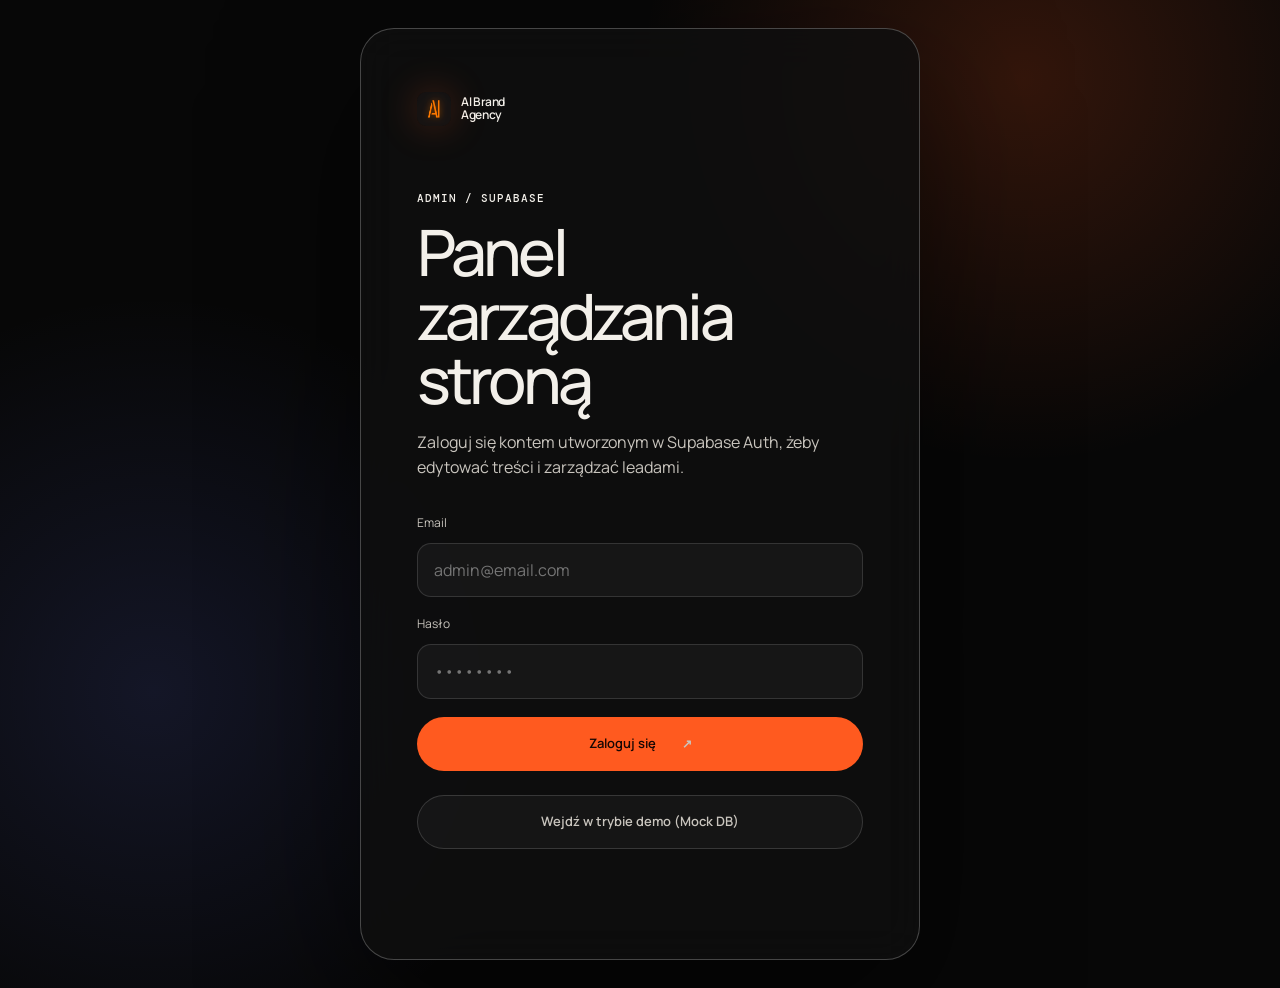
==== commit 263da1de: "feat: complete interactive CRM chat thread and contact block CMS customization" ====
--- a/admin.html
+++ b/admin.html
@@ -25,7 +25,7 @@
           </a>
           <p class="section-index">Admin / Supabase</p>
           <h1>Panel zarządzania stroną</h1>
-          <p>Zaloguj się kontem utworzonym w Supabase Auth, żeby zobaczyć zgłoszenia i edytować treści strony.</p>
+          <p>Zaloguj się kontem utworzonym w Supabase Auth, żeby edytować treści i zarządzać leadami.</p>
 
           <form class="admin-form" data-login-form>
             <label>
@@ -37,58 +37,11 @@
               <input type="password" name="password" autocomplete="current-password" required placeholder="••••••••" />
             </label>
             <button class="button button-accent" type="submit">Zaloguj się <span aria-hidden="true">↗</span></button>
+            <button class="button button-ghost demo-login-button" type="button" data-demo-login>Wejdź w trybie demo (Mock DB)</button>
             <p class="admin-status" role="status" data-login-status></p>
           </form>
         </div>
       </section>
-
-      <section class="admin-dashboard" hidden data-admin-dashboard>
-        <header class="admin-topbar">
-          <a class="brand" href="index.html">
-            <img class="brand-logo" src="photo/LOGO pl glow.png" alt="" />
-            <span>AI Brand<br />Agency</span>
-          </a>
-          <div>
-            <p class="section-index">Panel admina</p>
-            <h1>Leady i treści strony</h1>
-          </div>
-          <button class="button button-light button-small" type="button" data-logout>Wyloguj</button>
-        </header>
-
-        <div class="admin-tabs" role="tablist" aria-label="Sekcje panelu">
-          <button class="active" type="button" data-tab="leads">Zgłoszenia</button>
-          <button type="button" data-tab="content">Treści strony</button>
-          <a href="index.html" target="_blank" rel="noreferrer">Podgląd strony ↗</a>
-        </div>
-
-        <section class="admin-panel active" data-panel="leads">
-          <div class="panel-heading">
-            <div>
-              <p class="section-index">01 / Contact requests</p>
-              <h2>Zgłoszenia z formularza</h2>
-            </div>
-            <button class="button button-accent" type="button" data-refresh-leads>Odśwież</button>
-          </div>
-          <div class="leads-grid" data-leads-list></div>
-        </section>
-
-        <section class="admin-panel" data-panel="content">
-          <div class="panel-heading">
-            <div>
-              <p class="section-index">02 / CMS</p>
-              <h2>Edycja tekstów i visuali</h2>
-              <p>Zmiany zapisują się w Supabase i są podczytywane przez stronę główną.</p>
-            </div>
-            <button class="button button-accent" type="button" data-save-content>Zapisz zmiany</button>
-          </div>
-          <div class="content-editor" data-content-editor></div>
-          <details class="json-editor">
-            <summary>Zaawansowane: pełny JSON treści</summary>
-            <textarea data-content-json rows="14"></textarea>
-          </details>
-          <p class="admin-status" role="status" data-content-status></p>
-        </section>
-      </section>
     </main>
   </body>
 </html>
--- a/styles.css
+++ b/styles.css
@@ -25,7 +25,7 @@
 *::before,
 *::after { box-sizing: border-box; }
 
-html { scroll-behavior: smooth; scroll-padding-top: 88px; }
+html { scroll-behavior: auto; scroll-padding-top: 88px; }
 
 body {
   margin: 0;
@@ -112,7 +112,9 @@
   position: fixed;
   inset: 0 0 auto;
   z-index: 50;
-  border-bottom: 1px solid transparent;
+  border-bottom: 1px solid rgba(255, 255, 255, 0.05);
+  background: rgba(7, 7, 7, 0.4);
+  backdrop-filter: blur(12px);
   transition: background 240ms ease, border-color 240ms ease;
 }
 
@@ -120,7 +122,7 @@
 .site-header.menu-open {
   background: rgba(7, 7, 7, 0.86);
   border-color: var(--line);
-  backdrop-filter: blur(18px);
+  backdrop-filter: blur(12px);
 }
 
 .header-inner { display: flex; align-items: center; justify-content: space-between; min-height: 82px; gap: 24px; }
@@ -162,7 +164,7 @@
 .button-light { color: #111; background: var(--ink); }
 .button-light:hover { background: #fff; }
 .button-accent { color: var(--dark-on-accent); background: var(--accent); }
-.button-accent:hover { background: #ff7240; }
+.button-accent:hover { background: #ffffff; color: #101010; }
 .button-accent span { font-size: 18px; }
 
 .menu-toggle { display: none; width: 48px; height: 48px; border: 1px solid var(--line); border-radius: 50%; background: transparent; }
@@ -274,7 +276,8 @@
 .service-featured { grid-row: 1 / 3; min-height: 772px; padding: 0; background: var(--ink); color: #111; }
 .card-number { position: absolute; top: 18px; left: 18px; z-index: 3; width: 29px; height: 29px; display: grid; place-items: center; border: 1px solid currentColor; border-radius: 50%; font-family: "DM Mono"; font-size: 8px; opacity: .7; }
 .service-preview { flex: 1; display: grid; place-items: center; min-height: 460px; background: radial-gradient(circle at 65% 35%, rgba(255,90,31,.22), transparent 30%), #dcd8d0; overflow: hidden; }
-.preview-browser { width: 80%; aspect-ratio: 1.18; border: 1px solid #888; border-radius: 8px; background: #090909; box-shadow: 0 35px 75px rgba(0,0,0,.35); transform: rotate(-4deg); }
+.preview-browser { width: 80%; aspect-ratio: 1.18; border: 1px solid #888; border-radius: 8px; background: #090909; box-shadow: 0 35px 75px rgba(0,0,0,.35); transform: rotate(-4deg); transition: transform 500ms var(--ease), box-shadow 500ms var(--ease); }
+.v2-service-card:hover .preview-browser { transform: rotate(0deg) scale(1.04); box-shadow: 0 45px 85px rgba(0,0,0,.45); }
 .preview-bar { height: 22px; display: flex; align-items: center; gap: 4px; padding: 0 8px; background: #242424; }
 .preview-bar span { width: 5px; height: 5px; border-radius: 50%; background: #777; }
 .preview-site { position: relative; height: calc(100% - 22px); padding: 12%; color: var(--ink); overflow: hidden; background: linear-gradient(145deg, #0b0b0b, #151515); }
@@ -298,11 +301,15 @@
 .landing-visual span { position: relative; z-index: 2; font-size: 35px; line-height: .8; letter-spacing: -.08em; }
 .landing-visual i { position: absolute; right: 20px; bottom: 25px; width: 7px; height: 7px; background: #fff; border-radius: 50%; box-shadow: 0 0 15px #fff; }
 .ai-visual { background: radial-gradient(circle at 50% 40%, #ffb18f, #ff5a1f 12%, #381107 30%, transparent 31%), linear-gradient(135deg, #151515, #060606); }
-.ai-visual div { position: absolute; inset: 16% 24%; border: 1px solid rgba(255,255,255,.5); border-radius: 38% 62% 40% 60%; transform: rotate(35deg); box-shadow: inset 0 0 25px rgba(255,255,255,.2), 0 0 40px rgba(255,90,31,.22); }
+.ai-visual div { position: absolute; inset: 16% 24%; border: 1px solid rgba(255,255,255,.5); border-radius: 38% 62% 40% 60%; transform: rotate(35deg); box-shadow: inset 0 0 25px rgba(255,255,255,.2), 0 0 40px rgba(255,90,31,.22); transition: transform 700ms var(--ease), border-color 700ms ease, box-shadow 700ms ease; }
+.v2-service-card:hover .ai-visual div { transform: rotate(165deg) scale(1.1); border-color: var(--accent); box-shadow: inset 0 0 30px rgba(255,90,31,.36), 0 0 45px rgba(255,90,31,.44); }
 .ai-visual span { position: absolute; right: 18px; bottom: 15px; font-family: "DM Mono"; font-size: 8px; letter-spacing: .15em; }
 .content-visual { display: flex; align-items: center; justify-content: center; gap: 0; background: #dedad3; }
-.content-visual span { display: grid; place-items: center; width: 31%; aspect-ratio: 1; color: #111; border: 1px solid #999; border-radius: 50%; font-size: 42px; mix-blend-mode: multiply; }
+.content-visual span { display: grid; place-items: center; width: 31%; aspect-ratio: 1; color: #111; border: 1px solid #999; border-radius: 50%; font-size: 42px; mix-blend-mode: multiply; transition: transform 500ms var(--ease), border-color 500ms ease; }
 .content-visual span + span { margin-left: -7%; }
+.v2-service-card:hover .content-visual span:nth-child(1) { transform: translateX(-12px) rotate(-8deg); border-color: var(--accent); }
+.v2-service-card:hover .content-visual span:nth-child(2) { transform: translateY(-8px) scale(1.05); border-color: var(--accent); }
+.v2-service-card:hover .content-visual span:nth-child(3) { transform: translateX(12px) rotate(8deg); border-color: var(--accent); }
 
 .problem-section { background: var(--ink); color: #111; }
 .problem-intro { display: grid; grid-template-columns: 1fr 2fr 1fr; gap: 40px; align-items: end; margin-bottom: clamp(60px, 9vw, 130px); }
@@ -437,9 +444,8 @@
 .faq-heading .text-link { margin-top: 20px; border-color: #888; }
 .accordion { border-top: 1px solid #aaa6a0; }
 .accordion details { border-bottom: 1px solid #aaa6a0; }
-.accordion summary { position: relative; min-height: 98px; display: grid; grid-template-columns: 50px 1fr 42px; align-items: center; gap: 16px; cursor: pointer; list-style: none; font-size: clamp(18px, 1.7vw, 26px); font-weight: 500; letter-spacing: -.04em; }
+.accordion summary { position: relative; min-height: 98px; display: grid; grid-template-columns: 1fr 42px; align-items: center; gap: 16px; cursor: pointer; list-style: none; font-size: clamp(18px, 1.7vw, 26px); font-weight: 500; letter-spacing: -.04em; }
 .accordion summary::-webkit-details-marker { display: none; }
-.accordion summary > span { font-family: "DM Mono"; font-size: 9px; color: #777; }
 .accordion summary i { position: relative; width: 42px; height: 42px; border: 1px solid #aaa6a0; border-radius: 50%; }
 .accordion summary i::before,
 .accordion summary i::after { content: ""; position: absolute; top: 50%; left: 50%; width: 12px; height: 1px; background: #111; transform: translate(-50%,-50%); transition: transform 220ms ease; }
@@ -497,12 +503,15 @@
 .footer-bottom .legal { justify-content: flex-end; }
 .footer-bottom a:hover { color: var(--ink); }
 
-.reveal { opacity: 0; transform: translateY(26px); transition: opacity 700ms var(--ease), transform 700ms var(--ease); }
+.reveal { opacity: 0; transform: translate3d(0, 26px, 0); filter: blur(10px); will-change: opacity, transform, filter; transition: opacity 700ms cubic-bezier(0.22, 1, 0.36, 1), transform 700ms cubic-bezier(0.22, 1, 0.36, 1), filter 700ms cubic-bezier(0.22, 1, 0.36, 1); }
 .reveal[data-delay="1"] { transition-delay: 80ms; }
 .reveal[data-delay="2"] { transition-delay: 160ms; }
 .reveal[data-delay="3"] { transition-delay: 240ms; }
 .reveal[data-delay="4"] { transition-delay: 320ms; }
-.reveal.is-visible { opacity: 1; transform: none; }
+.reveal[data-delay="5"] { transition-delay: 400ms; }
+.reveal[data-delay="6"] { transition-delay: 480ms; }
+.reveal[data-delay="7"] { transition-delay: 560ms; }
+.reveal.is-visible { opacity: 1; transform: translate3d(0, 0, 0); filter: blur(0); }
 
 @media (max-width: 1180px) {
   .hero-content { grid-template-columns: 1fr 1fr; gap: 40px; }
@@ -631,9 +640,9 @@
   .benefit-grid { grid-template-columns: 1fr; }
   .benefit-card { min-height: 390px; }
   .faq-layout { gap: 55px; }
-  .accordion summary { grid-template-columns: 30px 1fr 38px; min-height: 88px; gap: 10px; font-size: 18px; }
+  .accordion summary { grid-template-columns: 1fr 38px; min-height: 88px; gap: 10px; font-size: 18px; }
   .accordion summary i { width: 38px; height: 38px; }
-  .accordion details p { margin-left: 40px; }
+  .accordion details p { margin-left: 0; }
   .contact-title { gap: 18px; margin-bottom: 50px; }
   .contact-copy { grid-template-columns: 1fr; }
   .contact-form { padding: 22px 18px; }
@@ -888,31 +897,19 @@
   border-radius: 24px;
   background: #101010;
   overflow: hidden;
-  transition: transform 260ms var(--ease), border-color 220ms ease, background 220ms ease;
-}
-
-.v2-service-card::before,
-.v2-gallery-card::before,
-.v2-worth-card::before {
-  content: "";
-  position: absolute;
-  inset: 0;
-  pointer-events: none;
-  opacity: 0;
-  background: radial-gradient(280px circle at var(--mx, 50%) var(--my, 50%), rgba(255,90,31,.18), transparent 44%);
-  transition: opacity 220ms ease;
+  transition: transform 300ms cubic-bezier(0.22, 1, 0.36, 1), 
+              border-color 300ms cubic-bezier(0.22, 1, 0.36, 1),
+              box-shadow 300ms cubic-bezier(0.22, 1, 0.36, 1);
+  will-change: transform, border-color, box-shadow;
 }
 
 .v2-service-card:hover,
 .v2-gallery-card:hover,
 .v2-worth-card:hover {
   transform: translateY(-6px);
-  border-color: var(--line-strong);
-}
-
-.v2-service-card:hover::before,
-.v2-gallery-card:hover::before,
-.v2-worth-card:hover::before { opacity: 1; }
+  border-color: rgba(255, 90, 31, 0.3);
+  box-shadow: 0 15px 35px rgba(0, 0, 0, 0.4), 0 0 20px rgba(255, 90, 31, 0.05);
+}
 
 .v2-service-card.main {
   grid-row: 1 / 3;
@@ -1140,22 +1137,57 @@
   aspect-ratio: auto;
   margin: 0;
   transition: transform 500ms var(--ease);
+  background-size: cover;
+  background-position: center;
+}
+
+.v2-gallery-card .visual-art > *,
+.v2-gallery-card .visual-art::before,
+.v2-gallery-card .visual-art::after {
+  display: none !important;
+}
+
+.v2-gallery-card:nth-child(1) .visual-art {
+  background-image: linear-gradient(rgba(0, 0, 0, 0.08), rgba(0, 0, 0, 0.12)), url("photo/ai visuale dla strony.png");
+}
+
+.v2-gallery-card:nth-child(2) .visual-art {
+  background-image: linear-gradient(rgba(0, 0, 0, 0.08), rgba(0, 0, 0, 0.12)), url("photo/Product visuals.png");
+}
+
+.v2-gallery-card:nth-child(3) .visual-art {
+  background-image: linear-gradient(rgba(0, 0, 0, 0.08), rgba(0, 0, 0, 0.12)), url("photo/content do social media.PNG");
+}
+
+.v2-gallery-card:nth-child(4) .visual-art {
+  background-image: linear-gradient(rgba(0, 0, 0, 0.08), rgba(0, 0, 0, 0.12)), url("photo/ai video motion.png");
 }
 
 .v2-gallery-card:hover .visual-art { transform: scale(1.05); }
 
-.v2-gallery-card > div:last-child {
+.v2-gallery-info {
   position: relative;
   z-index: 2;
-  margin: 16px;
-  padding: 18px;
-  border-radius: 18px;
-  background: rgba(255,255,255,.78);
-  backdrop-filter: blur(12px);
-}
-
-.v2-gallery-card h3 { margin: 0 0 8px; color: #111; }
-.v2-gallery-card p { color: #57524c; }
+  margin: 10px 12px;
+  padding: 12px 16px;
+  border-radius: 16px;
+  background: rgba(255, 255, 255, 0.85);
+  backdrop-filter: blur(10px);
+  box-shadow: 0 4px 15px rgba(0, 0, 0, 0.04);
+}
+
+.v2-gallery-card h3 {
+  margin: 0 0 4px;
+  color: #111;
+  font-size: clamp(14px, 1.4vw, 17px) !important;
+  font-weight: 700;
+}
+
+.v2-gallery-card p {
+  color: #57524c;
+  font-size: clamp(11px, 1.1vw, 13px) !important;
+  margin: 0;
+}
 
 .v2-worth-grid {
   display: grid;
@@ -1174,7 +1206,7 @@
   transition: transform 260ms var(--ease), border-color 220ms ease;
 }
 
-.v2-worth-card > span {
+.v2-worth-card span {
   position: absolute;
   right: 16px;
   top: 10px;
@@ -1185,7 +1217,7 @@
   transition: color 220ms ease;
 }
 
-.v2-worth-card:hover > span { color: rgba(255,90,31,.18); }
+.v2-worth-card:hover span { color: rgba(255,90,31,.18); }
 .v2-worth-card h3 { margin-top: 190px; }
 
 .v2-contact { padding-block: clamp(76px, 8vw, 118px); }
@@ -1365,8 +1397,7 @@
 .hero-bg-video {
   z-index: -5;
   object-fit: cover;
-  opacity: .58;
-  filter: saturate(.85) contrast(1.08) brightness(.74);
+  opacity: .45;
   transform: scale(1.045);
 }
 
@@ -1381,6 +1412,8 @@
 .v2-hero-layout {
   display: flex;
   justify-content: center;
+  position: relative;
+  z-index: 2;
 }
 
 .v2-hero-copy {
@@ -1583,7 +1616,7 @@
   color: #5e5852;
 }
 
-.v2-worth-card:hover > span {
+.v2-worth-card:hover span {
   color: rgba(255,90,31,.24);
 }
 
@@ -1660,6 +1693,51 @@
 
 .v2-faq .faq-heading {
   position: static;
+}
+
+.faq-subtitle {
+  max-width: 340px;
+  color: rgba(255, 255, 255, 0.45);
+  font-size: clamp(13px, 1.2vw, 15px);
+  line-height: 1.55;
+  margin: 12px 0 0;
+}
+
+.faq-cta-link {
+  display: inline-flex;
+  align-items: center;
+  gap: 6px;
+  margin-top: 20px;
+  padding: 10px 20px;
+  border: 1px solid rgba(255, 90, 31, 0.35);
+  border-radius: 999px;
+  font-size: 13px;
+  font-weight: 600;
+  color: var(--accent);
+  text-decoration: none;
+  transition: background 220ms ease, border-color 220ms ease, color 220ms ease;
+}
+
+.faq-cta-link:hover {
+  background: rgba(255, 90, 31, 0.1);
+  border-color: var(--accent);
+  color: #fff;
+}
+
+.v2-faq .accordion details:last-child {
+  margin-bottom: 0;
+}
+
+.v2-faq .accordion details:last-child p {
+  margin-bottom: 10px;
+}
+
+.v2-faq .accordion summary {
+  min-height: 78px;
+}
+
+.v2-faq .accordion details p {
+  margin-bottom: 20px;
 }
 
 .faq-visual {
@@ -1721,8 +1799,8 @@
   .v2-section-head,
   .v2-contact-layout { grid-template-columns: 1fr; }
   .v2-section-head > p { padding-top: 0; }
-  .v2-web-system { display: block; }
-  .v2-feature-block { margin-top: 8px; }
+  .v2-web-system { display: grid; grid-template-columns: repeat(2, 1fr); grid-auto-rows: 1fr; gap: 16px; }
+  .v2-feature-block { margin-top: 0; }
   .v2-value-chips { justify-content: flex-start; }
   .v2-timeline li { min-height: 230px; }
   .v2-gallery { grid-template-columns: 1fr 1fr; }
@@ -1795,13 +1873,28 @@
 
 /* Motion cleanup: calmer premium hover states */
 .site-v2 .button {
-  gap: 14px;
-  padding-inline: 24px 14px;
+  gap: 12px;
+  padding-inline: 24px;
   transition:
     background-color 220ms ease,
     color 220ms ease,
     border-color 220ms ease,
     box-shadow 220ms ease;
+}
+
+.site-v2 .button:has(.button-arrow) {
+  padding-inline: 24px 14px;
+}
+
+.site-v2 .button.button-small {
+  min-height: 44px;
+  padding-inline: 18px;
+  gap: 8px;
+  font-size: 12px;
+}
+
+.site-v2 .button.button-small:has(.button-arrow) {
+  padding-inline: 18px 10px;
 }
 
 .site-v2 .button:hover,
@@ -1823,6 +1916,10 @@
   border: 1px solid currentColor;
   border-color: rgba(255,255,255,.48);
   font-size: 0 !important;
+  flex-shrink: 0;
+  display: inline-grid;
+  place-items: center;
+  transition: background 220ms ease, border-color 220ms ease, color 220ms ease, transform 220ms ease;
 }
 
 .site-v2 .button-arrow::before,
@@ -1863,22 +1960,58 @@
   border-color: rgba(255,255,255,.34);
 }
 
-.v2-service-card::before,
 .v2-gallery-card::before,
 .v2-worth-card::before {
   display: none !important;
 }
 
-.v2-service-card:hover,
-.v2-gallery-card:hover,
-.v2-worth-card:hover {
-  transform: none !important;
-}
-
-.v2-service-card {
-  transition: background-color 240ms ease, color 240ms ease, border-color 240ms ease, box-shadow 240ms ease;
-}
-
+/* Unify animations for gallery and worth cards, wrapping hovers in media-hover query to prevent mobile tap stutters */
+.v2-gallery-card {
+  will-change: transform;
+  transform: translate3d(0, 0, 0);
+  transition: transform 300ms cubic-bezier(0.25, 1, 0.5, 1), box-shadow 300ms cubic-bezier(0.25, 1, 0.5, 1), border-color 220ms ease;
+}
+
+.v2-worth-card {
+  will-change: transform, background-color, border-color;
+  transform: translate3d(0, 0, 0);
+  transition: 
+    transform 300ms cubic-bezier(0.25, 1, 0.5, 1),
+    background-color 250ms ease,
+    color 250ms ease,
+    border-color 250ms ease,
+    box-shadow 300ms cubic-bezier(0.25, 1, 0.5, 1);
+}
+
+@media (hover: hover) {
+  .v2-gallery-card:hover {
+    transform: translateY(-8px);
+    box-shadow: 0 20px 40px rgba(0, 0, 0, 0.15);
+    border-color: rgba(255, 255, 255, 0.36);
+  }
+  
+  .v2-gallery-card:hover .visual-art {
+    transform: translate3d(0, 0, 0) scale(1.05);
+  }
+
+  .v2-worth-card:hover {
+    transform: translateY(-8px);
+    background: var(--ink);
+    color: #111;
+    border-color: rgba(255, 255, 255, 0.78);
+    box-shadow: 0 20px 40px rgba(0, 0, 0, 0.3);
+  }
+  
+  .v2-worth-card:hover p {
+    color: #5e5852;
+  }
+  
+  .v2-worth-card:hover span {
+    color: rgba(17, 17, 17, 0.16);
+  }
+}
+
+/* 2nd block cards (v2-service-card) are completely static - no hovers or animation overrides */
 .v2-service-card.main {
   color: #111;
   background: var(--ink);
@@ -1889,34 +2022,6 @@
   background: #101010;
 }
 
-.v2-service-card.main:hover {
-  color: var(--ink);
-  background: #101010;
-  border-color: rgba(255,255,255,.38);
-}
-
-.v2-service-card.main:hover p {
-  color: rgba(255,255,255,.68);
-}
-
-.v2-service-card:not(.main):hover {
-  color: #111;
-  background: var(--ink);
-  border-color: rgba(255,255,255,.62);
-}
-
-.v2-service-card:not(.main):hover p {
-  color: #5e5852;
-}
-
-.v2-service-card:not(.main):hover .card-number {
-  color: rgba(0,0,0,.38);
-}
-
-.v2-service-card:not(.main):hover .mini-visual {
-  filter: invert(1) contrast(.92);
-}
-
 .site-v2 .v2-website-value {
   padding-block: clamp(42px, 5vw, 64px);
 }
@@ -1928,7 +2033,7 @@
 .v2-web-system {
   min-height: auto;
   display: grid;
-  grid-template-columns: repeat(4, minmax(0, 1fr));
+  grid-template-columns: repeat(3, minmax(0, 1fr));
   gap: 14px;
   padding: clamp(18px, 2.4vw, 32px);
   border: 1px solid var(--line);
@@ -2034,25 +2139,6 @@
   transform: none;
 }
 
-.v2-gallery-card {
-  transition: border-color 220ms ease, box-shadow 220ms ease;
-}
-
-.v2-gallery-card:hover {
-  box-shadow: inset 0 0 0 1px rgba(255,255,255,.36);
-}
-
-.v2-worth-card {
-  transition: background-color 240ms ease, color 240ms ease, border-color 240ms ease;
-}
-
-.v2-worth-card:hover {
-  transform: none;
-}
-
-.v2-worth-card:hover > span {
-  color: rgba(0,0,0,.16);
-}
 
 .site-v2 .v2-contact {
   padding-block: clamp(30px, 4vw, 54px);
@@ -2121,7 +2207,7 @@
 }
 
 .site-v2 .v2-faq {
-  padding-block: clamp(46px, 5vw, 64px);
+  padding-block: clamp(36px, 4vw, 52px);
 }
 
 .faq-layout {
@@ -2133,26 +2219,44 @@
   height: clamp(320px, 32vw, 390px);
 }
 
-.accordion details {
+.site-v2 .accordion {
+  border-top: 0;
+}
+
+.site-v2 .accordion details {
+  border: 1px solid rgba(0, 0, 0, 0.05);
+  border-radius: 12px;
+  margin-bottom: 10px;
+  background: rgba(255, 255, 255, 0.01);
+  padding: 0 24px;
+  overflow: hidden;
+  transition: background-color 300ms cubic-bezier(0.22, 1, 0.36, 1), 
+              border-color 300ms cubic-bezier(0.22, 1, 0.36, 1);
   will-change: height;
   contain: layout;
 }
 
-.accordion details[open] {
-  background: rgba(255,90,31,.04);
-}
-
-.accordion summary {
-  min-height: 88px;
-  transition: color 180ms ease;
-}
-
-.accordion details[open] summary {
+.site-v2 .accordion details[open] {
+  background: rgba(255, 90, 31, 0.04);
+  border-color: rgba(255, 90, 31, 0.2);
+}
+
+.site-v2 .accordion summary {
+  min-height: 78px;
   padding-left: 0;
-}
-
-.accordion details p {
-  margin: -2px 0 26px 66px;
+  transition: color 240ms ease;
+  user-select: none;
+}
+
+.site-v2 .accordion details[open] summary {
+  padding-left: 0;
+  color: var(--accent);
+}
+
+.site-v2 .accordion details p {
+  margin: 0 0 20px 0;
+  line-height: 1.5;
+  color: #5c5955;
   animation: none;
 }
 
@@ -2216,7 +2320,7 @@
     height: 300px;
   }
   .accordion details p {
-    margin-left: 40px;
+    margin-left: 0;
   }
 }
 
@@ -2243,11 +2347,7 @@
 .site-v2 .v2-hero {
   min-height: 100svh;
   overflow: hidden;
-  background:
-    radial-gradient(circle at 18% 24%, rgba(255,90,31,.22), transparent 23%),
-    radial-gradient(circle at 82% 18%, rgba(255,255,255,.09), transparent 25%),
-    radial-gradient(circle at 50% 82%, rgba(107,124,255,.13), transparent 28%),
-    #070707;
+  background: radial-gradient(circle at 50% 10%, rgba(0, 243, 255, 0.08) 0%, #070707 65%);
 }
 
 .hero-bg-video,
@@ -2255,53 +2355,181 @@
   display: none !important;
 }
 
-.hero-grid {
-  opacity: .26;
-  mask-image: radial-gradient(circle at 50% 48%, black, transparent 72%);
-}
-
-.hero-sculpture,
-.hero-detail-card {
+.grainient-bg {
+  position: absolute;
+  inset: 0;
+  pointer-events: none;
+  z-index: 0;
+  overflow: hidden;
+  opacity: 0.65;
+}
+
+.grainient-bg canvas {
+  display: block;
+  width: 100%;
+  height: 100%;
+}
+
+.hero-floating-element {
   position: absolute;
   pointer-events: none;
 }
 
-.hero-sculpture {
-  width: clamp(150px, 18vw, 280px);
-  aspect-ratio: 1;
-  border: 1px solid rgba(255,255,255,.13);
-  border-radius: 42% 58% 54% 46%;
-  background:
-    radial-gradient(circle at 32% 24%, rgba(255,255,255,.36), transparent 0 9%, rgba(255,90,31,.44) 10%, transparent 38%),
-    radial-gradient(circle at 76% 70%, rgba(107,124,255,.42), transparent 38%),
-    rgba(255,255,255,.03);
-  box-shadow: inset 18px 20px 48px rgba(255,255,255,.09), 0 32px 90px rgba(0,0,0,.38);
-  filter: saturate(.96);
-  animation: hero-float 10s var(--ease) infinite alternate;
+/* Staggered page load animations for Hero elements */
+.v2-hero-copy .eyebrow {
+  opacity: 0;
+  transform: translateY(15px);
+  animation: heroFadeIn 800ms cubic-bezier(0.22, 1, 0.36, 1) 150ms forwards;
+}
+
+.v2-hero-copy h1 {
+  opacity: 0;
+  transform: translateY(20px);
+  animation: heroFadeIn 900ms cubic-bezier(0.22, 1, 0.36, 1) 300ms forwards;
+}
+
+.v2-hero-copy .v2-lead {
+  opacity: 0;
+  transform: translateY(20px);
+  animation: heroFadeIn 900ms cubic-bezier(0.22, 1, 0.36, 1) 450ms forwards;
+}
+
+.v2-hero-copy .v2-actions {
+  opacity: 0;
+  transform: translateY(15px);
+  animation: heroFadeIn 900ms cubic-bezier(0.22, 1, 0.36, 1) 600ms forwards;
 }
 
 .hero-sculpture span {
+  opacity: 0;
+  transform: scale(0.8);
+  animation: heroFadeInScale 1.2s cubic-bezier(0.22, 1, 0.36, 1) 400ms forwards;
+}
+
+@keyframes heroFadeIn {
+  to {
+    opacity: 1;
+    transform: translateY(0);
+  }
+}
+
+@keyframes heroFadeInScale {
+  to {
+    opacity: 1;
+    transform: scale(1);
+  }
+}
+
+.hero-floating-element {
   position: absolute;
-  border: 1px solid rgba(255,255,255,.18);
-  border-radius: 999px;
-}
-
-.hero-sculpture span:nth-child(1) { inset: 18%; transform: rotate(22deg); }
-.hero-sculpture span:nth-child(2) { inset: 31%; transform: rotate(-28deg); }
-.hero-sculpture span:nth-child(3) { width: 18px; height: 18px; right: 22%; top: 18%; background: var(--accent); border: 0; box-shadow: 0 0 30px rgba(255,90,31,.65); }
-
-.hero-sculpture-left {
-  left: clamp(18px, 5vw, 80px);
-  bottom: 13%;
-  transform: rotate(-16deg);
-}
-
-.hero-sculpture-right {
-  right: clamp(14px, 5vw, 86px);
-  top: 16%;
-  width: clamp(130px, 16vw, 240px);
-  transform: rotate(18deg);
-  animation-delay: -3s;
+  pointer-events: none;
+  z-index: 1;
+  will-change: transform, opacity;
+  opacity: 0;
+}
+
+.hero-floating-element img {
+  width: 100%;
+  height: auto;
+  display: block;
+  filter: drop-shadow(0 24px 50px rgba(0, 0, 0, 0.28));
+  will-change: transform;
+}
+
+/* BlurText animation base */
+.blur-word {
+  display: inline-block;
+  opacity: 0;
+  transform: translateY(-50px);
+  filter: blur(10px);
+  will-change: transform, filter, opacity;
+}
+
+.blur-word.animate-in {
+  animation: blur-text-entrance 380ms cubic-bezier(0.22, 1, 0.36, 1) forwards;
+}
+
+@keyframes blur-text-entrance {
+  0% {
+    filter: blur(10px);
+    opacity: 0;
+    transform: translateY(-50px);
+  }
+  50% {
+    filter: blur(5px);
+    opacity: 0.5;
+    transform: translateY(5px);
+  }
+  100% {
+    filter: blur(0px);
+    opacity: 1;
+    transform: translateY(0);
+  }
+}
+
+/* Intro fly-in keyframes */
+@keyframes fly-in-left {
+  0% { transform: translate(-300px, 150px) rotate(-60deg); opacity: 0; }
+  100% { transform: translate(0, 0) rotate(0deg); opacity: 1; }
+}
+
+@keyframes fly-in-right {
+  0% { transform: translate(300px, -150px) rotate(60deg); opacity: 0; }
+  100% { transform: translate(0, 0) rotate(0deg); opacity: 1; }
+}
+
+@keyframes fly-in-bottom {
+  0% { transform: translate(150px, 300px) rotate(45deg); opacity: 0; }
+  100% { transform: translate(0, 0) rotate(0deg); opacity: 1; }
+}
+
+/* Infinite drifting/hover keyframes */
+@keyframes float-1 {
+  0% { transform: translate(0, 0) rotate(-6deg); }
+  50% { transform: translate(12px, -18px) rotate(6deg); }
+  100% { transform: translate(-10px, 8px) rotate(-10deg); }
+}
+
+@keyframes float-2 {
+  0% { transform: translate(0, 0) rotate(10deg); }
+  50% { transform: translate(-20px, 12px) rotate(-6deg); }
+  100% { transform: translate(8px, -12px) rotate(15deg); }
+}
+
+@keyframes float-3 {
+  0% { transform: translate(0, 0) rotate(-8deg); }
+  50% { transform: translate(-12px, -20px) rotate(8deg); }
+  100% { transform: translate(12px, 12px) rotate(-4deg); }
+}
+
+.hero-floating-element.element-1 {
+  left: clamp(-60px, 2vw, 40px);
+  bottom: 12%;
+  width: clamp(110px, 14vw, 210px);
+  animation: fly-in-left 1.8s cubic-bezier(0.16, 1, 0.3, 1) 150ms forwards;
+}
+.hero-floating-element.element-1 img {
+  animation: float-1 16s ease-in-out infinite alternate;
+}
+
+.hero-floating-element.element-2 {
+  right: clamp(-40px, 3vw, 50px);
+  top: 14%;
+  width: clamp(90px, 11vw, 170px);
+  animation: fly-in-right 1.8s cubic-bezier(0.16, 1, 0.3, 1) 350ms forwards;
+}
+.hero-floating-element.element-2 img {
+  animation: float-2 20s ease-in-out infinite alternate;
+}
+
+.hero-floating-element.element-3 {
+  right: clamp(20px, 10vw, 150px);
+  bottom: 8%;
+  width: clamp(80px, 9vw, 135px);
+  animation: fly-in-bottom 1.8s cubic-bezier(0.16, 1, 0.3, 1) 550ms forwards;
+}
+.hero-floating-element.element-3 img {
+  animation: float-3 15s ease-in-out infinite alternate;
 }
 
 .hero-detail-card {
@@ -2335,50 +2563,13 @@
   grid-template-rows: auto;
 }
 
-.v2-service-card,
-.v2-service-card.main,
-.v2-service-card:not(.main) {
+.v2-service-card {
   min-height: 420px;
-  color: #111;
-  background: var(--ink);
-  border-color: rgba(255,255,255,.18);
-  box-shadow: none;
-}
-
-.v2-service-card p,
-.v2-service-card.main p,
-.v2-service-card:not(.main) p {
-  color: #5e5852;
-}
-
-.v2-service-card:hover,
-.v2-service-card.main:hover,
-.v2-service-card:not(.main):hover {
-  color: var(--ink);
-  background: #101010;
-  border-color: rgba(255,255,255,.36);
-  box-shadow: none;
-}
-
-.v2-service-card:hover p,
-.v2-service-card.main:hover p,
-.v2-service-card:not(.main):hover p {
-  color: rgba(255,255,255,.68);
-}
-
-.v2-service-card:not(.main):hover .mini-visual {
-  filter: none;
 }
 
 .v2-service-preview,
 .mini-visual {
   filter: none !important;
-  transition: opacity 220ms ease, background-color 220ms ease, border-color 220ms ease;
-}
-
-.v2-service-card:hover .v2-service-preview,
-.v2-service-card:hover .mini-visual {
-  opacity: .84;
 }
 
 .site-v2 .v2-website-value {
@@ -2394,15 +2585,44 @@
   color: #67615a;
 }
 
-.v2-web-system {
-  grid-template-columns: repeat(4, minmax(0, 1fr));
-  gap: 12px;
-  padding: 0;
-  border: 0;
-  border-radius: 0;
-  overflow: visible;
-  background: transparent;
-  isolation: auto;
+.site-v2 .v2-website-value .features-heading-cell h2 {
+  color: #111;
+}
+
+.site-v2 .v2-website-value .features-heading-cell p {
+  color: #67615a;
+}
+
+.site-v2 .v2-web-layout {
+  display: grid;
+  grid-template-columns: 1fr 1.75fr;
+  gap: clamp(30px, 5vw, 60px);
+  align-items: start;
+}
+
+.site-v2 .v2-web-sidebar {
+  position: sticky;
+  top: 120px;
+}
+
+.site-v2 .v2-web-sidebar .v2-section-head {
+  display: flex;
+  flex-direction: column;
+  align-items: flex-start;
+  justify-content: start;
+  gap: 16px;
+  margin-bottom: 0;
+  text-align: left;
+}
+
+.site-v2 .v2-web-sidebar .v2-section-head p {
+  max-width: 95%;
+}
+
+.site-v2 .v2-web-system {
+  display: grid;
+  grid-template-columns: 1fr 1fr;
+  gap: 20px;
 }
 
 .v2-web-system::before,
@@ -2413,44 +2633,111 @@
   display: none !important;
 }
 
-.v2-feature-block {
-  min-height: 158px;
-  padding: 20px;
-  border: 1px solid rgba(0,0,0,.1);
+.site-v2 .v2-feature-block {
+  display: flex;
+  flex-direction: column;
+  justify-content: space-between;
+  padding: clamp(20px, 2vw, 28px);
+  background: #ffffff;
+  border: 1px solid rgba(0, 0, 0, 0.07);
   border-radius: 24px;
-  color: #111;
-  background: rgba(255,255,255,.45);
-  backdrop-filter: none;
-  box-shadow: none;
-}
-
-.v2-feature-block b {
-  font-size: 18px;
-}
-
-.v2-feature-block span {
-  color: #68625c;
-  font-size: 13px;
-  opacity: 1;
-}
-
-.v2-feature-block:hover,
-.v2-feature-block:focus-visible {
-  color: var(--ink);
-  background: #101010;
-  border-color: rgba(0,0,0,.18);
-}
-
-.v2-feature-block:hover span,
-.v2-feature-block:focus-visible span {
-  color: rgba(255,255,255,.64);
-}
-
-.v2-value-chips li {
-  color: #111;
-  border-color: rgba(0,0,0,.12);
-  background: rgba(255,255,255,.44);
-}
+  box-shadow: 0 4px 20px rgba(0, 0, 0, 0.02);
+  min-height: clamp(150px, 15vw, 200px);
+  text-decoration: none;
+  transition: transform 250ms ease, border-color 250ms ease, box-shadow 250ms ease, background-color 250ms ease;
+  position: relative;
+  width: auto;
+  height: auto;
+  overflow: hidden;
+  cursor: pointer;
+  z-index: 1;
+}
+
+.site-v2 .v2-feature-block:hover {
+  transform: translateY(-4px);
+  border-color: rgba(255, 90, 31, 0.2);
+  box-shadow: 0 12px 30px rgba(255, 90, 31, 0.04);
+  background-color: #fdfdfd;
+}
+
+/* Feature Header: Big label + Accent unit */
+.site-v2 .v2-feature-block .feature-title {
+  font-size: clamp(14px, 1.1vw, 17px);
+  font-weight: 600;
+  color: var(--accent);
+  line-height: 1.1;
+  display: inline-block;
+  margin: 0;
+}
+
+.site-v2 .v2-feature-block .feature-title .accent-serif {
+  font-family: var(--font-primary) !important;
+  font-style: normal !important;
+  font-size: clamp(30px, 2.8vw, 38px) !important;
+  font-weight: 700 !important;
+  color: #070707 !important;
+  display: inline-block;
+  margin-right: 4px;
+  letter-spacing: -0.03em;
+}
+
+/* Feature Body: Muted descriptive label at bottom */
+.site-v2 .v2-feature-block .feature-desc {
+  font-size: clamp(12px, 1vw, 13.5px);
+  line-height: 1.45;
+  color: #6a6661;
+  margin-top: 18px;
+  margin-bottom: 0;
+}
+
+/* CTA Card Container at bottom */
+.site-v2 .v2-web-cta-container {
+  margin-top: 24px;
+  width: 100%;
+}
+
+.site-v2 .grid-cta-card {
+  width: 100%;
+  background: #f0eee9;
+  border: 1px solid rgba(0, 0, 0, 0.05);
+  border-radius: 24px;
+  display: flex;
+  flex-direction: column;
+  justify-content: center;
+  align-items: center;
+  text-align: center;
+  padding: clamp(24px, 3vw, 36px);
+  min-height: auto;
+  transition: transform 250ms ease;
+}
+
+.site-v2 .grid-cta-card:hover {
+  transform: translateY(-2px);
+}
+
+.site-v2 .v2-web-system .grid-cta-card h3 {
+  font-size: clamp(18px, 1.8vw, 24px);
+  font-weight: 600;
+  color: #070707;
+  margin-bottom: 16px;
+}
+
+.site-v2 .v2-web-system .grid-cta-card .cta-link {
+  font-size: clamp(15px, 1.3vw, 17px);
+  font-weight: 700;
+  color: #070707;
+  text-decoration: underline;
+  text-underline-offset: 6px;
+  transition: color 200ms ease, text-underline-offset 200ms ease;
+  cursor: pointer;
+}
+
+.site-v2 .v2-web-system .grid-cta-card .cta-link:hover {
+  color: var(--accent);
+  text-underline-offset: 8px;
+}
+
+
 
 .site-v2 .v2-process {
   padding-block: clamp(58px, 6vw, 88px);
@@ -2495,40 +2782,150 @@
 }
 
 .site-v2 .v2-contact {
-  padding-block: clamp(34px, 4vw, 52px);
-}
-
-.v2-contact-layout {
-  grid-template-columns: .82fr 1.18fr;
+  padding-block: clamp(40px, 5vw, 70px);
+  background: #090909;
+  color: #ffffff;
+  position: relative;
+}
+
+.site-v2 .v2-contact .container {
+  display: grid;
+  grid-template-columns: 1fr 1.35fr;
+  gap: clamp(24px, 4vw, 40px);
   align-items: start;
+}
+
+.site-v2 .v2-contact .contact-copy {
+  text-align: left;
+  max-width: 100%;
+}
+
+.site-v2 .v2-contact .contact-copy h2 {
+  font-size: clamp(28px, 3.5vw, 48px);
+  margin-bottom: 8px;
+  color: #ffffff;
+}
+
+.site-v2 .v2-contact .contact-copy > p:not(.section-index) {
+  font-size: 15px;
+  line-height: 1.6;
+  color: #9b9792;
+  max-width: 480px;
+}
+
+.site-v2 .contact-instagram-btn {
+  display: inline-flex;
+  align-items: center;
+  gap: 10px;
+  padding: 12px 28px;
+  background: rgba(255, 255, 255, 0.04);
+  border: 1px solid rgba(255, 255, 255, 0.12);
+  border-radius: 99px;
+  color: #ffffff;
+  font-size: 14px;
+  font-weight: 600;
+  text-decoration: none;
+  transition: background 250ms ease, border-color 250ms ease, transform 250ms ease, color 250ms ease;
+  margin-top: 24px;
+}
+
+.site-v2 .contact-instagram-btn:hover {
+  background: #ffffff;
+  border-color: #ffffff;
+  color: #070707;
+  transform: translateY(-2px);
+}
+
+.site-v2 .contact-instagram-btn:hover svg {
+  stroke: #070707;
+}
+
+.site-v2 .contact-instagram-btn svg {
+  stroke: var(--accent);
+  width: 18px;
+  height: 18px;
+  flex-shrink: 0;
+  transition: stroke 250ms ease;
+}
+
+.site-v2 .contact-form {
+  width: 100%;
+  padding: clamp(16px, 2.5vw, 28px) clamp(16px, 2.5vw, 28px) clamp(12px, 1.8vw, 20px) clamp(16px, 2.5vw, 28px);
+  border-radius: 24px;
+  background: rgba(255, 255, 255, 0.02);
+  border: 1px solid rgba(255, 255, 255, 0.06);
+  box-shadow: 0 30px 80px rgba(0, 0, 0, 0.45);
+}
+
+.site-v2 .contact-form .form-bottom {
+  display: flex;
+  flex-direction: column;
+  align-items: stretch;
+  gap: 12px;
+  margin-top: 18px;
+}
+
+.site-v2 .contact-form .submit-button {
+  width: 100%;
+  display: flex;
+  justify-content: center;
+  align-items: center;
 }
 
 .site-v2 .form-grid {
   grid-template-columns: repeat(2, 1fr);
-  gap: 12px 16px;
-}
-
-.site-v2 .contact-form {
-  padding: clamp(18px, 2vw, 26px);
+  gap: 20px 24px;
+}
+
+.site-v2 .contact-form label span {
+  color: #a1a1a1;
+  font-size: 13px;
+  font-weight: 500;
+  margin-bottom: 6px;
+  display: block;
+}
+
+.site-v2 .contact-form input:not([type="checkbox"]),
+.site-v2 .contact-form textarea {
+  background: transparent;
+  border: none;
+  border-bottom: 1px solid rgba(255, 255, 255, 0.12);
+  color: #ffffff;
+  border-radius: 0;
+  padding: 4px 0;
+  font-size: 15px;
+  transition: border-color 250ms ease;
+  width: 100%;
+}
+
+.site-v2 .contact-form input:not([type="checkbox"]):focus,
+.site-v2 .contact-form textarea:focus {
+  border-bottom-color: var(--accent);
+  outline: none;
 }
 
 .contact-form input:not([type="checkbox"]),
 .contact-form textarea {
-  min-height: 40px;
-  padding: 7px 0;
+  min-height: 32px;
+  padding: 4px 0;
   font-size: 15px;
 }
 
 .contact-form textarea {
-  min-height: 78px;
+  min-height: 60px;
 }
 
 .site-v2 .budget-field {
-  padding: 11px 14px;
+  padding: 8px 12px;
+  border-radius: 12px;
+  background: rgba(255, 255, 255, 0.015);
+  border: 1px solid rgba(255, 255, 255, 0.04);
+  gap: 6px 14px;
+  margin-top: 6px;
 }
 
 .site-v2 .budget-field strong {
-  font-size: clamp(18px, 1.6vw, 24px);
+  font-size: clamp(16px, 1.4vw, 20px);
 }
 
 .site-v2 .budget-field small {
@@ -2540,7 +2937,7 @@
 }
 
 .v2-faq .accordion {
-  min-height: 660px;
+  min-height: auto;
 }
 
 .v2-faq .faq-visual {
@@ -2571,26 +2968,46 @@
   .v2-web-system {
     grid-template-columns: 1fr 1fr;
   }
+  .site-v2 .v2-web-layout {
+    grid-template-columns: 1fr;
+    gap: 32px;
+  }
+  .site-v2 .v2-web-system {
+    gap: 20px;
+  }
 }
 
 @media (max-width: 900px) {
-  .hero-sculpture {
-    opacity: .58;
-  }
-  .hero-sculpture-left {
-    left: -44px;
-    bottom: 8%;
-  }
-  .hero-sculpture-right {
-    right: -48px;
-    top: 14%;
+  .hero-floating-element.element-2 {
+    display: none;
+  }
+  .hero-floating-element.element-1 {
+    left: -40px;
+    bottom: 10%;
+    width: 100px;
+    opacity: 0.35 !important;
+  }
+  .hero-floating-element.element-3 {
+    right: -20px;
+    bottom: 5%;
+    width: 80px;
+    opacity: 0.4 !important;
   }
   .hero-detail-card {
     display: none;
   }
-  .v2-contact-layout,
+  .site-v2 .v2-contact .container,
   .faq-layout {
     grid-template-columns: 1fr;
+  }
+  .site-v2 .v2-contact .contact-copy {
+    text-align: center;
+  }
+  .site-v2 .v2-contact .contact-copy > p:not(.section-index) {
+    margin-inline: auto;
+  }
+  .site-v2 .contact-instagram-btn {
+    margin-inline: auto;
   }
   .v2-faq .accordion {
     min-height: 0;
@@ -2616,6 +3033,7 @@
     min-height: 350px;
   }
   .v2-feature-block {
+    height: auto;
     min-height: 128px;
   }
   .v2-timeline li {
@@ -2638,30 +3056,27 @@
     padding-block: 52px;
   }
 
-  .site-v2 .v2-website-value .v2-section-head {
-    margin-bottom: 24px;
-  }
-
-  .v2-web-system {
-    grid-template-columns: repeat(2, minmax(0, 1fr));
-    gap: 10px;
-  }
-
-  .v2-feature-block {
-    min-height: 120px;
-    padding: 14px;
-    border-radius: 18px;
-  }
-
-  .v2-feature-block b {
-    font-size: 14px;
-    line-height: 1.1;
-  }
-
-  .v2-feature-block span {
-    margin-top: 8px;
-    font-size: 11px;
-    line-height: 1.3;
+  .site-v2 .v2-web-system {
+    grid-template-columns: 1fr;
+    gap: 14px;
+    background: transparent;
+    border: none;
+    border-radius: 0;
+    overflow: visible;
+  }
+
+  .site-v2 .v2-feature-block {
+    grid-column: span 1;
+    min-height: auto;
+    padding: 20px;
+    border-radius: 20px;
+    border: 1px solid rgba(0, 0, 0, 0.07);
+  }
+
+  .site-v2 .grid-cta-card {
+    min-height: auto;
+    padding: 28px 20px;
+    border-radius: 20px;
   }
 
   .v2-value-chips {
@@ -2674,3 +3089,571 @@
     font-size: 10px;
   }
 }
+
+/* ──────────────────────────────────────────────────────────────────
+   Service Card — Tag layout with arrow on hover
+   ────────────────────────────────────────────────────────────────── */
+
+.v2-service-card {
+  display: flex;
+  flex-direction: column;
+  justify-content: space-between;
+  text-decoration: none;
+  color: inherit;
+  min-height: 280px;
+  padding: 20px 22px 18px;
+}
+
+.service-card-header {
+  display: flex;
+  align-items: flex-start;
+  justify-content: space-between;
+  margin-bottom: 8px;
+}
+
+.service-card-body {
+  flex: 1;
+  display: flex;
+  flex-direction: column;
+  justify-content: center;
+  gap: 14px;
+}
+
+.service-card-body h3 {
+  font-size: clamp(22px, 2.4vw, 30px) !important;
+  font-weight: 700;
+  letter-spacing: -0.01em;
+  line-height: 1.15;
+}
+
+.service-tags {
+  display: flex;
+  flex-wrap: wrap;
+  gap: 8px;
+}
+
+.service-tags span {
+  display: inline-block;
+  padding: 7px 14px;
+  border: 1px solid rgba(255, 255, 255, 0.15);
+  border-radius: 999px;
+  font-size: 12px;
+  font-weight: 500;
+  letter-spacing: 0.03em;
+  color: rgba(255, 255, 255, 0.72);
+  background: rgba(255, 255, 255, 0.04);
+  transition: border-color 240ms ease, color 240ms ease;
+}
+
+.v2-service-card:hover .service-tags span {
+  border-color: rgba(255, 90, 31, 0.28);
+  color: rgba(255, 255, 255, 0.88);
+}
+
+.service-card-footer {
+  display: flex;
+  justify-content: flex-end;
+  margin-top: 10px;
+}
+
+.service-arrow {
+  width: 42px;
+  height: 42px;
+  display: flex;
+  align-items: center;
+  justify-content: center;
+  border: 1px solid rgba(255, 255, 255, 0.12);
+  border-radius: 50%;
+  font-size: 18px;
+  font-weight: 400;
+  color: rgba(255, 255, 255, 0.0);
+  opacity: 0;
+  transform: translate(-4px, 4px);
+  transition: opacity 280ms ease, transform 280ms ease, border-color 280ms ease, color 280ms ease, background 280ms ease;
+}
+
+.v2-service-card:hover .service-arrow {
+  opacity: 1;
+  transform: translate(0, 0);
+  color: var(--accent);
+  border-color: var(--accent);
+  background: rgba(255, 90, 31, 0.08);
+}
+
+
+/* ──────────────────────────────────────────────────────────────────
+   Features Grid — 3×2 with heading cell (Reference 2)
+   ────────────────────────────────────────────────────────────────── */
+
+.v2-features-grid {
+  display: grid;
+  grid-template-columns: repeat(3, 1fr);
+  gap: 14px;
+}
+
+.features-heading-cell {
+  display: flex;
+  flex-direction: column;
+  justify-content: flex-end;
+  padding: 28px 24px;
+  gap: 14px;
+}
+
+.features-label {
+  display: inline-flex;
+  align-items: center;
+  gap: 8px;
+  font-family: "DM Mono", monospace;
+  font-size: 11px;
+  text-transform: uppercase;
+  letter-spacing: 0.12em;
+  color: var(--accent);
+}
+
+.features-label::before {
+  content: "";
+  width: 8px;
+  height: 8px;
+  border-radius: 50%;
+  background: var(--accent);
+}
+
+.features-heading-cell h2 {
+  font-size: clamp(26px, 2.8vw, 38px);
+  font-weight: 700;
+  line-height: 1.15;
+  letter-spacing: -0.015em;
+  color: #fff;
+  margin: 0;
+}
+
+.features-heading-cell p {
+  font-size: clamp(13px, 1.2vw, 15px);
+  color: rgba(255, 255, 255, 0.5);
+  line-height: 1.5;
+  margin: 0;
+}
+
+.v2-feature-card {
+  position: relative;
+  display: flex;
+  flex-direction: column;
+  justify-content: space-between;
+  min-height: 180px;
+  padding: 22px;
+  border: 1px solid rgba(255, 255, 255, 0.1);
+  border-radius: 20px;
+  background: #121212;
+  text-decoration: none;
+  color: inherit;
+  overflow: hidden;
+  transition: border-color 260ms ease, transform 260ms ease, box-shadow 260ms ease;
+}
+
+.v2-feature-card:hover {
+  border-color: rgba(255, 90, 31, 0.3);
+  transform: translateY(-4px);
+  box-shadow: 0 12px 30px rgba(0, 0, 0, 0.35);
+}
+
+.v2-feature-card .feature-card-top {
+  display: flex;
+  align-items: flex-start;
+  justify-content: space-between;
+  gap: 12px;
+}
+
+.v2-feature-card .feature-title {
+  font-size: clamp(17px, 1.6vw, 22px) !important;
+  font-weight: 700;
+  color: #fff;
+  margin: 0;
+  line-height: 1.2;
+}
+
+.v2-feature-card .feature-icon {
+  width: 36px;
+  height: 36px;
+  flex-shrink: 0;
+  color: var(--accent);
+  opacity: 0.8;
+  transition: opacity 260ms ease;
+}
+
+.v2-feature-card:hover .feature-icon {
+  opacity: 1;
+}
+
+.v2-feature-card .feature-desc {
+  font-size: clamp(12px, 1.1vw, 14px);
+  color: rgba(255, 255, 255, 0.45);
+  margin: 0;
+  line-height: 1.55;
+  margin-top: auto;
+}
+
+@media (max-width: 900px) {
+  .v2-features-grid {
+    grid-template-columns: repeat(2, 1fr);
+  }
+  .features-heading-cell {
+    grid-column: 1 / -1;
+  }
+}
+
+@media (max-width: 600px) {
+  .v2-features-grid {
+    grid-template-columns: 1fr;
+  }
+}
+
+
+/* ──────────────────────────────────────────────────────────────────
+   Grainient — Hero WebGL background
+   ────────────────────────────────────────────────────────────────── */
+
+.grainient-bg {
+  position: absolute;
+  inset: 0;
+  width: 100%;
+  height: 100%;
+  overflow: hidden;
+  z-index: 0;
+}
+
+.grainient-bg canvas {
+  display: block;
+  width: 100%;
+  height: 100%;
+}
+
+
+/* ──────────────────────────────────────────────────────────────────
+   Contact Section — Gradient glow & trust stats
+   ────────────────────────────────────────────────────────────────── */
+
+.v2-contact {
+  position: relative;
+  overflow: hidden;
+}
+
+.contact-gradient {
+  position: absolute;
+  inset: 0;
+  pointer-events: none;
+  z-index: 0;
+  background:
+    radial-gradient(ellipse 70% 50% at 20% 90%, rgba(255, 90, 31, 0.08) 0%, transparent 60%),
+    radial-gradient(ellipse 60% 40% at 80% 10%, rgba(255, 90, 31, 0.05) 0%, transparent 50%);
+}
+
+.v2-contact > .container {
+  position: relative;
+  z-index: 1;
+}
+
+.contact-trust {
+  display: flex;
+  gap: 24px;
+  margin-top: 28px;
+  padding-top: 20px;
+  border-top: 1px solid rgba(255, 255, 255, 0.08);
+}
+
+.trust-item {
+  display: flex;
+  flex-direction: column;
+  gap: 2px;
+}
+
+.trust-number {
+  font-size: 22px;
+  font-weight: 700;
+  color: var(--accent);
+  line-height: 1.1;
+}
+
+.trust-label {
+  font-size: 11px;
+  color: rgba(255, 255, 255, 0.4);
+  text-transform: uppercase;
+  letter-spacing: 0.06em;
+  font-family: "DM Mono", monospace;
+}
+
+/* ──────────────────────────────────────────────────────────────────
+   Visual Polish & Mobile Optimizations (Next Agent Session)
+   ────────────────────────────────────────────────────────────────── */
+
+/* 1. White Hero CTA Button */
+.site-v2 .v2-hero-copy .button-accent {
+  background: #ffffff !important;
+  color: #101010 !important;
+}
+.site-v2 .v2-hero-copy .button-accent .button-arrow {
+  background: #111 !important;
+  color: #ffffff !important;
+}
+.site-v2 .v2-hero-copy .button-accent:hover {
+  background: var(--accent) !important;
+  color: #ffffff !important;
+}
+.site-v2 .v2-hero-copy .button-accent:hover .button-arrow {
+  background: #ffffff !important;
+  color: var(--accent) !important;
+}
+
+/* 2. Menu Toggle Visibility */
+.site-v2 .menu-toggle {
+  color: #ffffff !important;
+  border-color: rgba(255, 255, 255, 0.25) !important;
+}
+
+/* 3. Instagram Button Stretch */
+.site-v2 .contact-instagram-btn {
+  display: flex !important;
+  justify-content: center !important;
+  align-items: center !important;
+  width: 100% !important;
+  max-width: 480px !important;
+  box-sizing: border-box !important;
+}
+
+/* 4. Mobile Heading Sizes, Footer Alignment, Timeline bullet removal */
+@media (max-width: 900px) {
+  /* Match features head size to general h2 */
+  .site-v2 .v2-website-value .features-heading-cell h2 {
+    font-size: clamp(38px, 4.55vw, 74px) !important;
+  }
+  
+  /* Mobile Process Timeline Styles (Screenshot layout) */
+  .site-v2 .v2-timeline {
+    grid-template-columns: 1fr !important;
+    padding-top: 24px !important;
+    padding-left: 4px !important;
+    position: relative !important;
+  }
+  
+  /* Background line path */
+  .site-v2 .v2-timeline::after {
+    content: "";
+    position: absolute;
+    top: 0;
+    left: 8px;
+    width: 2px;
+    height: calc(100% - 24px);
+    background: rgba(255, 255, 255, 0.1) !important;
+    z-index: 1;
+    display: block !important;
+  }
+
+  /* Animated drawing line on scroll */
+  .site-v2 .v2-timeline::before {
+    display: block !important;
+    content: "" !important;
+    position: absolute !important;
+    top: 0 !important;
+    left: 8px !important;
+    width: 2px !important;
+    height: calc(100% - 24px) !important;
+    background: var(--accent) !important;
+    z-index: 2 !important;
+    transform-origin: top !important;
+    animation: timeline-fill-y both linear !important;
+    animation-timeline: view() !important;
+    animation-range: entry 15% cover 75% !important;
+  }
+  
+  @keyframes timeline-fill-y {
+    from { transform: scaleY(0); }
+    to { transform: scaleY(1); }
+  }
+
+  .site-v2 .v2-timeline li {
+    border: none !important;
+    background: transparent !important;
+    box-shadow: none !important;
+    border-radius: 0 !important;
+    padding: 0 !important;
+    padding-left: 28px !important;
+    min-height: auto !important;
+    margin-bottom: 36px !important;
+    display: block !important; /* Stack elements naturally */
+  }
+  
+  .site-v2 .v2-timeline li:last-child {
+    margin-bottom: 0 !important;
+  }
+  
+  .site-v2 .v2-timeline li:hover {
+    background: transparent !important;
+    color: inherit !important;
+    border-color: transparent !important;
+  }
+
+  .site-v2 .v2-timeline li::before {
+    display: none !important;
+  }
+
+  .site-v2 .v2-timeline li > span {
+    display: inline !important;
+    font-size: 20px !important;
+    font-weight: 700 !important;
+    color: #ffffff !important;
+    font-family: inherit !important;
+    margin-right: 6px !important;
+    margin-bottom: 0 !important;
+  }
+  
+  .site-v2 .v2-timeline li > span::after {
+    content: ".";
+  }
+
+  .site-v2 .v2-timeline h3 {
+    display: inline !important;
+    font-size: 20px !important;
+    font-weight: 700 !important;
+    color: #ffffff !important;
+    margin: 0 !important;
+  }
+
+  .site-v2 .v2-timeline p {
+    margin-top: 8px !important;
+    font-size: 14px !important;
+    line-height: 1.5 !important;
+    color: var(--muted) !important;
+  }
+  
+  /* Align footer email block */
+  .site-v2 .footer-contact {
+    grid-column: 1 / -1;
+    display: flex !important;
+    flex-direction: column !important;
+    align-items: center !important;
+    justify-content: center !important;
+    text-align: center !important;
+    justify-self: center !important;
+    margin-top: 12px;
+    width: 100%;
+  }
+  .site-v2 .footer-contact a {
+    justify-content: center !important;
+    text-align: center !important;
+  }
+  .site-v2 .footer-email {
+    display: inline-block !important;
+    width: max-content !important;
+    margin-inline: auto !important;
+    font-size: clamp(20px, 4vw, 28px) !important;
+  }
+}
+
+@media (max-width: 640px) {
+  /* Center align footer on mobile */
+  .site-v2 .footer-top {
+    grid-template-columns: 1fr !important;
+    text-align: center !important;
+    gap: 28px !important;
+  }
+  .site-v2 .footer-brand {
+    justify-content: center !important;
+  }
+  .site-v2 .footer-top > p {
+    margin-inline: auto !important;
+  }
+  .site-v2 .footer-contact {
+    align-items: center !important;
+    text-align: center !important;
+  }
+  .site-v2 .footer-bottom {
+    grid-template-columns: 1fr !important;
+    text-align: center !important;
+    gap: 22px !important;
+  }
+  .site-v2 .footer-bottom nav {
+    justify-content: center !important;
+    display: flex !important;
+    flex-wrap: wrap !important;
+    gap: 16px !important;
+  }
+  .site-v2 .footer-bottom .legal {
+    justify-content: center !important;
+    display: flex !important;
+    gap: 16px !important;
+  }
+}
+
+/* 5. Consent Checkbox Link */
+.consent-link {
+  color: var(--accent) !important;
+  text-decoration: underline !important;
+}
+.consent-link:hover {
+  color: #ffffff !important;
+}
+
+/* 6. Cookie Consent Banner */
+.cookie-banner {
+  position: fixed;
+  bottom: 24px;
+  right: 24px;
+  z-index: 9999;
+  max-width: 420px;
+  background: rgba(16, 16, 16, 0.88);
+  backdrop-filter: blur(16px) saturate(180%);
+  -webkit-backdrop-filter: blur(16px) saturate(180%);
+  border: 1px solid rgba(255, 255, 255, 0.08);
+  border-radius: 20px;
+  padding: 20px;
+  box-shadow: 0 20px 40px rgba(0, 0, 0, 0.5);
+  transform: translateY(100px);
+  opacity: 0;
+  transition: transform 400ms cubic-bezier(0.22, 1, 0.36, 1), opacity 300ms ease;
+}
+
+.cookie-banner.show {
+  transform: translateY(0);
+  opacity: 1;
+}
+
+.cookie-content {
+  display: flex;
+  flex-direction: column;
+  gap: 16px;
+}
+
+.cookie-content p {
+  margin: 0;
+  font-size: 13px;
+  line-height: 1.5;
+  color: rgba(255, 255, 255, 0.7);
+}
+
+.cookie-content p a {
+  color: var(--accent);
+  text-decoration: underline;
+  transition: color 180ms ease;
+}
+
+.cookie-content p a:hover {
+  color: #ffffff;
+}
+
+.cookie-btn {
+  align-self: flex-end;
+  min-height: 38px !important;
+  padding: 0 20px !important;
+  font-size: 12px !important;
+  border-radius: 99px !important;
+}
+
+@media (max-width: 640px) {
+  .cookie-banner {
+    bottom: 16px;
+    left: 16px;
+    right: 16px;
+    max-width: none;
+    padding: 16px;
+  }
+}
+
--- a/admin.css
+++ b/admin.css
@@ -156,7 +156,18 @@
   padding: 22px;
   border: 1px solid var(--line);
   border-radius: 22px;
-  background: rgba(255, 255, 255, .04);
+  background: rgba(255, 255, 255, .02);
+  transition: all 250ms cubic-bezier(0.16, 1, 0.3, 1);
+}
+
+.lead-card:hover {
+  border-color: rgba(255, 90, 31, 0.35);
+  background: rgba(255, 255, 255, 0.05);
+}
+
+.lead-card.active {
+  border-color: rgba(255, 90, 31, 0.5) !important;
+  background: rgba(255, 90, 31, 0.04) !important;
 }
 
 .lead-card header {
@@ -247,6 +258,68 @@
 }
 
 .admin-error { color: #ff9b8a; }
+
+/* CMS block-based side-by-side layout styles */
+.cms-layout {
+  display: grid;
+  grid-template-columns: 260px 1fr;
+  gap: 28px;
+  margin-block: 20px 30px;
+  align-items: start;
+}
+
+.cms-sidebar {
+  display: flex;
+  flex-direction: column;
+  gap: 8px;
+  padding: 18px;
+  border: 1px solid var(--line);
+  border-radius: 20px;
+  background: rgba(255, 255, 255, 0.02);
+}
+
+.cms-nav-btn {
+  display: flex;
+  align-items: center;
+  min-height: 46px;
+  padding: 10px 18px;
+  border: 1px solid transparent;
+  border-radius: 12px;
+  color: var(--muted-strong);
+  background: transparent;
+  font-size: 13px;
+  font-weight: 500;
+  text-align: left;
+  transition: background-color 200ms ease, color 200ms ease, border-color 200ms ease;
+  cursor: pointer;
+  width: 100%;
+}
+
+.cms-nav-btn:hover {
+  color: var(--ink);
+  background: rgba(255, 255, 255, 0.04);
+}
+
+.cms-nav-btn.active {
+  color: var(--dark-on-accent);
+  background: var(--accent);
+  border-color: var(--accent);
+}
+
+.cms-fields-pane {
+  display: block;
+}
+
+.demo-login-button {
+  margin-top: 6px;
+  border-color: rgba(255, 255, 255, 0.15) !important;
+  color: var(--muted-strong) !important;
+}
+
+.demo-login-button:hover {
+  background: rgba(255, 255, 255, 0.04) !important;
+  color: var(--ink) !important;
+}
 
 @media (max-width: 1050px) {
   .leads-grid,
@@ -262,4 +335,145 @@
   .leads-grid,
   .content-editor { grid-template-columns: 1fr; }
   .editor-field.wide { grid-column: auto; }
-}
+  
+  .cms-layout {
+    grid-template-columns: 1fr;
+    gap: 16px;
+  }
+  .cms-sidebar {
+    flex-direction: row;
+    flex-wrap: wrap;
+    padding: 10px;
+    gap: 6px;
+  }
+  .cms-nav-btn {
+    width: auto;
+    min-height: 38px;
+    padding: 6px 12px;
+    font-size: 12px;
+  }
+}
+
+/* ──────────────────────────────────────────────────────────────────
+   Dashboard Visual Upgrades & Previews (Next Agent Session)
+   ────────────────────────────────────────────────────────────────── */
+
+.cms-editor-grid {
+  display: grid;
+  grid-template-columns: 1.2fr 0.8fr;
+  gap: 28px;
+  align-items: start;
+}
+
+.cms-preview-pane {
+  position: sticky;
+  top: 40px;
+}
+
+.preview-panel {
+  border: 1px solid var(--line-strong);
+  border-radius: 24px;
+  background: rgba(10, 10, 10, 0.9);
+  padding: 24px;
+  box-shadow: 0 30px 90px rgba(0, 0, 0, 0.6);
+  backdrop-filter: blur(20px);
+}
+
+.preview-header {
+  display: flex;
+  align-items: center;
+  gap: 8px;
+  margin-bottom: 20px;
+  padding-bottom: 12px;
+  border-bottom: 1px solid var(--line);
+}
+
+.preview-dot {
+  width: 8px;
+  height: 8px;
+  border-radius: 50%;
+  background: #34d399; /* emerald pulse */
+  box-shadow: 0 0 10px #34d399;
+}
+
+.preview-title {
+  font-size: 11px;
+  font-family: "DM Mono", monospace;
+  text-transform: uppercase;
+  letter-spacing: 0.08em;
+  color: var(--muted-strong);
+}
+
+.preview-viewport-wrapper {
+  width: 100%;
+  height: 460px;
+  overflow: hidden;
+  position: relative;
+  border: 1px solid var(--line-strong);
+  border-radius: 16px;
+  background: #000;
+}
+
+.preview-viewport {
+  width: 1200px !important;
+  position: absolute !important;
+  top: 0 !important;
+  left: 0 !important;
+  transform: scale(0.33) !important;
+  transform-origin: top left !important;
+  pointer-events: none !important;
+  transition: all 300ms ease;
+}
+
+@media (max-width: 1400px) {
+  .preview-viewport {
+    transform: scale(0.28) !important;
+  }
+  .preview-viewport-wrapper {
+    height: 380px;
+  }
+}
+
+/* Legal Documents Editor */
+.legal-editor-grid {
+  display: grid;
+  grid-template-columns: 1fr 1fr;
+  gap: 28px;
+}
+
+.legal-editor-grid textarea {
+  font-family: "DM Mono", monospace;
+  font-size: 12px;
+  line-height: 1.6;
+  background: rgba(0, 0, 0, 0.28) !important;
+  border-color: var(--line) !important;
+}
+
+@media (max-width: 1200px) {
+  .cms-editor-grid {
+    grid-template-columns: 1fr;
+  }
+  .cms-preview-pane {
+    position: static;
+  }
+}
+
+@media (max-width: 900px) {
+  .legal-editor-grid {
+    grid-template-columns: 1fr;
+  }
+}
+
+#chat-messages::-webkit-scrollbar {
+  width: 6px;
+}
+#chat-messages::-webkit-scrollbar-track {
+  background: transparent;
+}
+#chat-messages::-webkit-scrollbar-thumb {
+  background: rgba(255, 255, 255, 0.1);
+  border-radius: 4px;
+}
+#chat-messages::-webkit-scrollbar-thumb:hover {
+  background: rgba(255, 255, 255, 0.2);
+}
